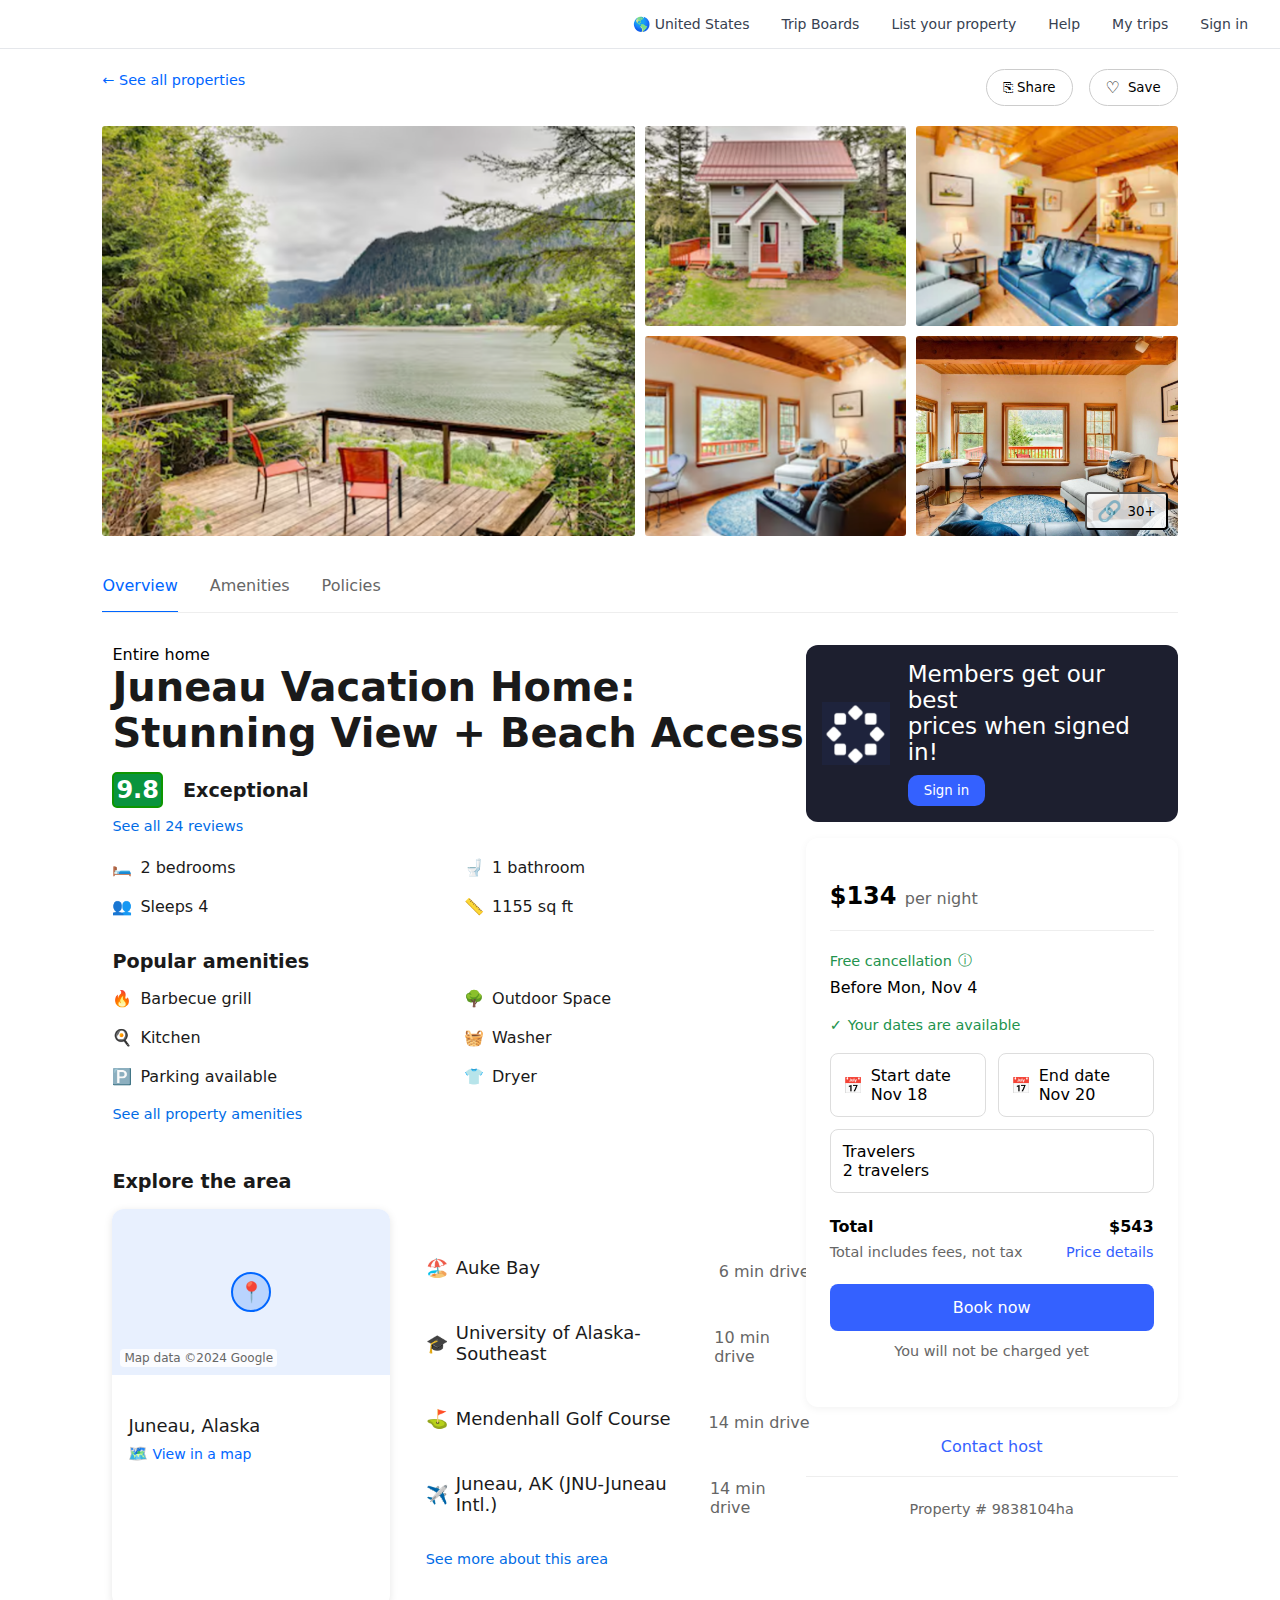
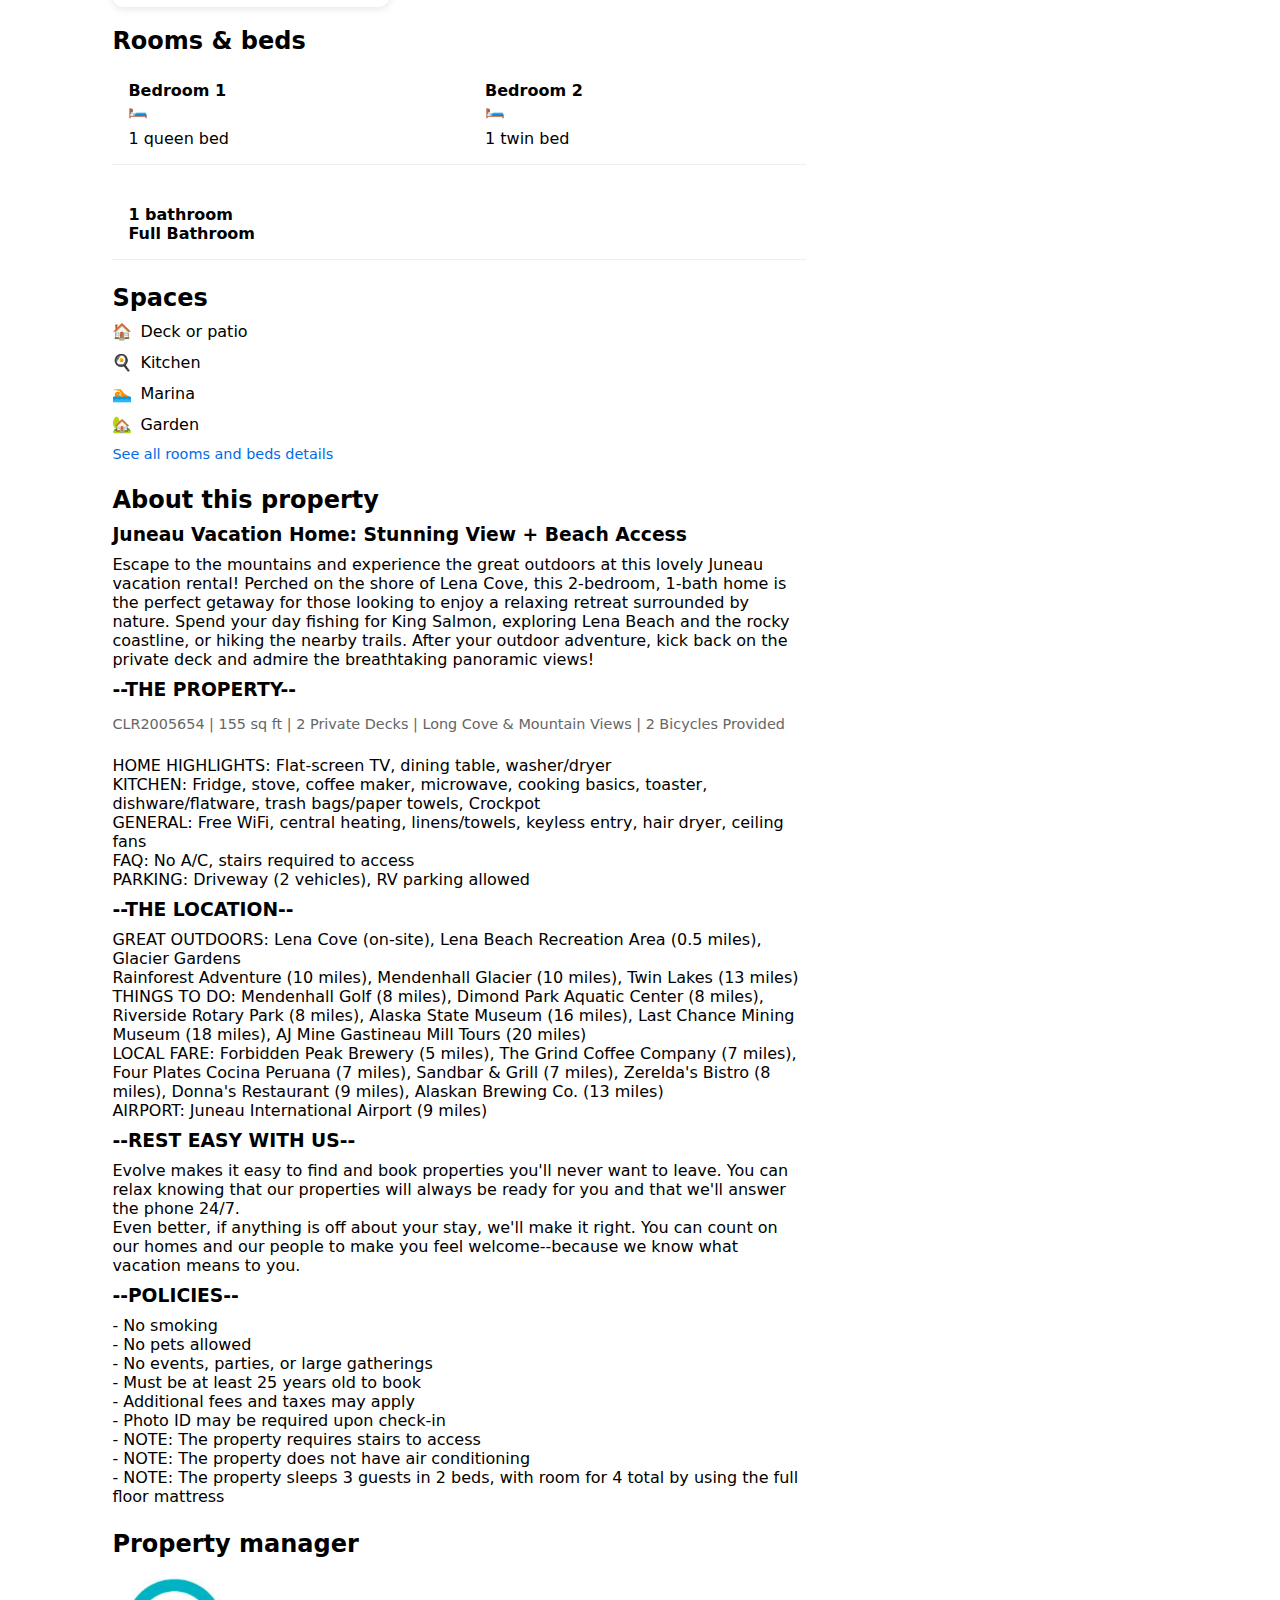
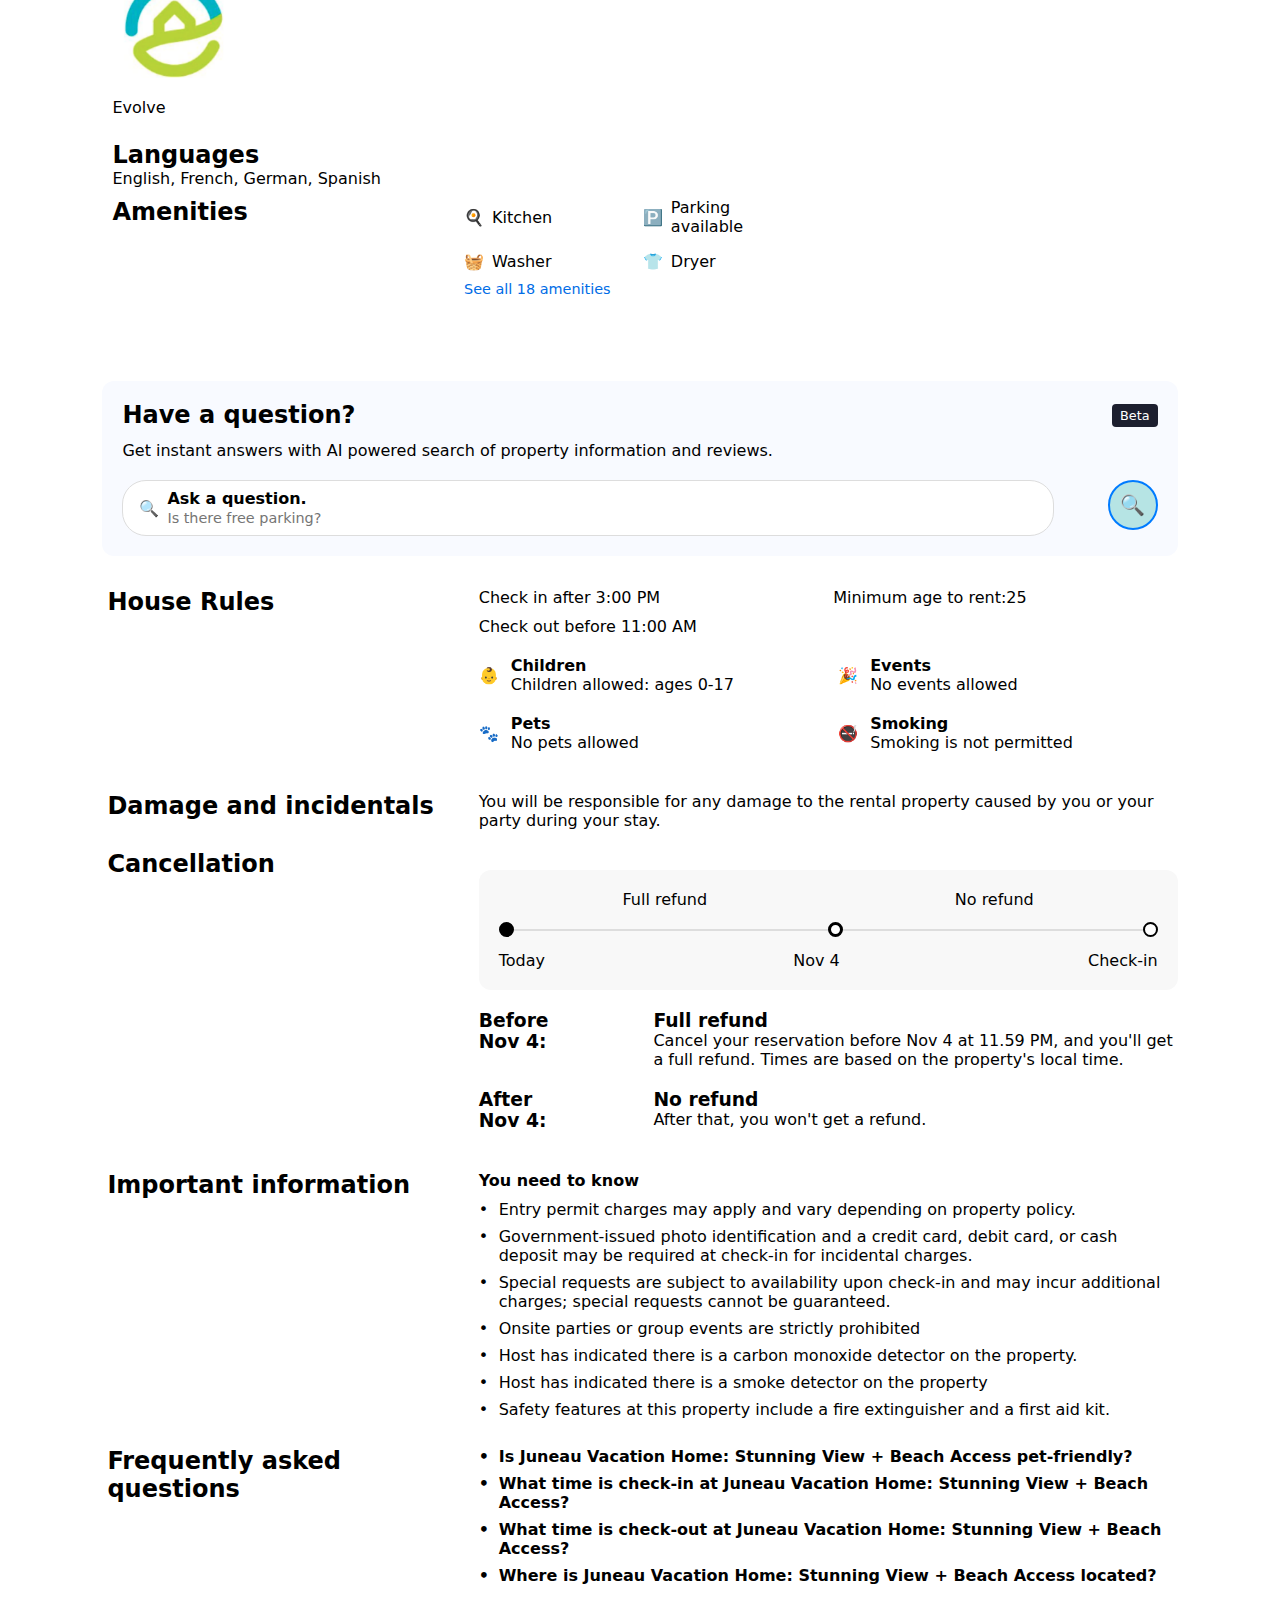
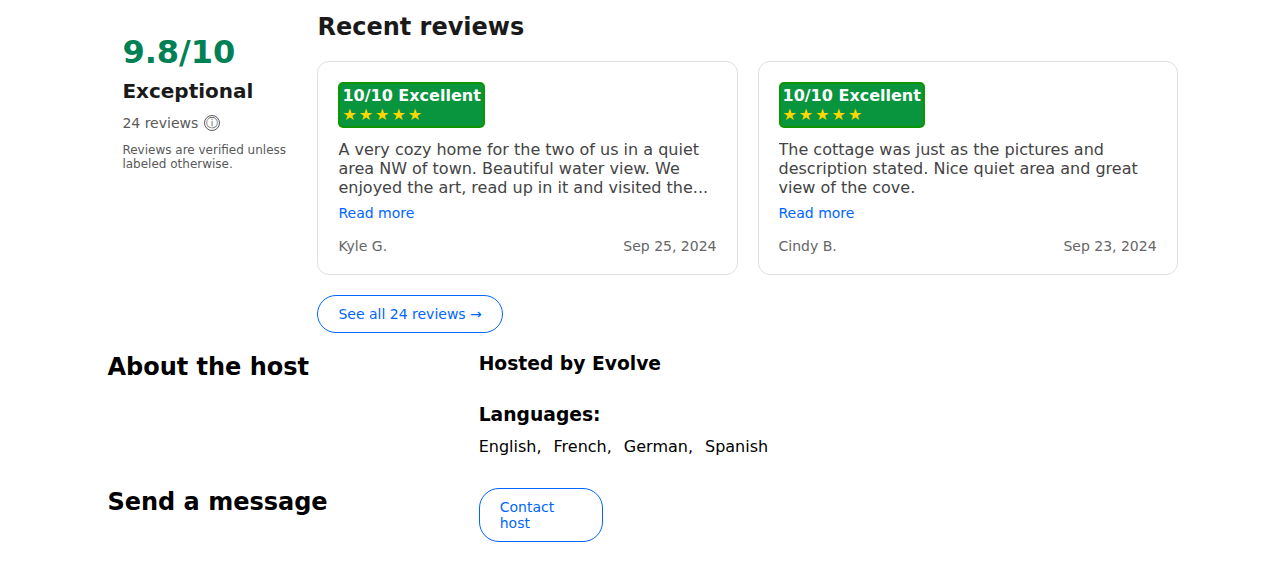
==== index.html @ b04d4e0e "travelers section position" ====
<!DOCTYPE html>
<html lang="en">

<head>
  <meta charset="UTF-8" />
  <meta name="viewport" content="width=device-width, initial-scale=1.0" />
  <title>Responsive Navigation</title>
  <link rel="stylesheet" href="https://cdnjs.cloudflare.com/ajax/libs/font-awesome/6.0.0-beta3/css/all.min.css" />
  <link rel="stylesheet" href="style.css" />
</head>

<body>
  <nav class="nav">
    <div class="mobile-header">
      <a href="#" class="user-icon">👤</a>
    </div>

    <a href="#" id="openModalBtn" class="nav-item">🌎 United States</a>
    <a href="#" class="nav-item">Trip Boards</a>
    <a href="#" class="nav-item">List your property</a>
    <a href="#" class="nav-item">Help</a>
    <a href="#" class="nav-item">My trips</a>
    <a href="#" class="nav-item">Sign in</a>
  </nav>
  <!-- modal -->
  <div id="myModal" class="modal">
    <div class="modal-content">
      <div class="modal-header">
        <span class="close-modal-btn">&times;</span>
        <h2 class="modal-title">Display settings</h2>
      </div>

      <div class="warning-message">
        <div style="display: flex; justify-content: flex-start; padding:0 2px; gap:20px;">
          <span>⚠️</span>
          <h4>Changing your region could change your rewards program</h4>
        </div>
      </div>

      <div style="margin-bottom: 20px;">
        <p>To stay with your current rewards program keep your region the same. One Key is currently only available in
          select regions.</p>
      </div>

      <form>
        <div class="form-group">
          <div class="form-dropdown">
            <button type="button" class="form-dropdown-button" id="regionButton">
              <div>
                <p id="selectedRegion">Select a region</p>
                <!-- <p>Portugal</p> -->
              </div>
              <span class="form-dropdown-arrow"></span>
            </button>
            <div class="form-dropdown-options" id="regionOptions">
              <!-- <div class="form-dropdown-option">Portugal</div> -->
            </div>
          </div>
        </div>

        <div class="form-group">
          <div class="form-dropdown">
            <button type="button" class="form-dropdown-button">
              <div>
                <p class="selectedCurrency">Currency</p>
                <!-- <p>EUR</p> -->
              </div>
              <span class="form-dropdown-arrow"></span>
            </button>
            <div class="form-dropdown-options" id="currencyOptions">
              <!-- <div class="form-dropdown-option">EUR</div> -->
            </div>
          </div>
        </div>

        <button type="submit" class="save-button">Save</button>
      </form>
    </div>
  </div>

  <main class="container">
    <!-- for Desktop  -->
    <section class="desktop-gallery-controls">
      <a href="#" class="back-link"> ← See all properties </a>
      <div class="actions">
        <button class="btn">⎘ Share</button>
        <button id="heartButton" class="heart-button btn">
          <span class="heart-icon">♡</span>
          <p>Save</p>
        </button>
      </div>
    </section>

    <section class="desktop-image-gallery-section">
      <div class="image-grid">
        <img src="assets/1.png" alt="outside view of home" class="main-image" />
        <img src="assets/2.png" alt="Living room" class="image-2" />
        <img src="assets/3.png" alt="Door lock" class="image-3" />
        <img src="assets/4.png" alt="Dining area" class="image-4" />
        <div class="last-image">
          <img src="assets/5.png" alt="Living room" />
          <button id="openSlideshowModalBtn" class="icon-text">
            <span class="icon">&#128279;</span>
            <span class="text">30+</span>
          </button>

          <!-- Modal structure -->
          <div id="openSlideshowModal" class="slide-show-modal">
            <div>
              <div class="cross-sign-slide-show-modal" onclick="closeModal()">×</div>
              <div class="slideshow-container">
                <!-- Slides -->
                <div style="height: 400px; width: 800px;">
                  <div class="mySlides fade">
                    <img src="assets/1.png" style="width:100%;height: 80%">
                  </div>
                  <div class="mySlides fade">
                    <img src="assets/2.png" style="width:100%;height: 80%">
                  </div>
                  <div class="mySlides fade">
                    <img src="assets/3.png" style="width:100%;height: 80%">
                  </div>
                  <div class="mySlides fade">
                    <img src="assets/4.png" style="width:100%;height: 80%">
                  </div>
                </div>
                <!-- Next and previous buttons below the image -->
                <div style="margin-top: 100px;" class="navigation-buttons">
                  <button class="image-prev-btn" onclick="plusSlides(-1)">❮ Previous</button>
                  <button class="image-next-btn" onclick="plusSlides(1)">Next ❯</button>
                </div>
              </div>


              <div style="display: flex; justify-content: space-between;">
                <h4 style="color: white;">Juneau Vacation Rental | 2BR | 1BA | 1,115Sq Ft | Stairs Required</h4>
                <h3 style="color: white;">1/31</h3>
              </div>
            </div>
          </div>
        </div>
      </div>
    </section>

    <!-- for Mobile -->
    <div class="mobile-gallery-container">
      <a href="#" class="mobile-back-link">
        <span>←</span>
        View all properties
      </a>

      <div class="mobile-gallery-controls">
        <button class="mobile-control-button" aria-label="Share">↗</button>
        <button id="heartButtonMobile" class="mobile-control-button">
          <span class="heart-icon">♡</span>
        </button>
      </div>

      <div class="mobile-image-gallery-section">
        <div>
          <img src="assets/2.png" alt="Property interior" class="mobile-gallery-image-1" />
        </div>
        <div class="mobile-image-wrapper">
          <img src="assets/3.png" alt="Property interior" class="mobile-gallery-image-2" />
        </div>
      </div>

      <div class="mobile-dot-navigation">
        <div class="mobile-dot"></div>
        <div class="mobile-dot"></div>
        <div class="mobile-dot mobile-dot-active"></div>
        <div class="mobile-dot"></div>
        <div class="mobile-dot"></div>
      </div>
      <div class="mobile-image-counter">📷 31</div>
    </div>



    <section class="tabs">
      <a href="#" class="tab active">Overview</a>
      <a href="#" class="tab">Amenities</a>
      <a href="#" class="tab">Policies</a>
    </section>

    <section class="sub-container">
      <div class="entire-home-container">
        <p>Entire home</p>
        <h1 style="font-size: 2.5rem; color: #1a1a1a; margin-bottom: 16px">
          Juneau Vacation Home: Stunning View + Beach Access
        </h1>

        <div style="display: flex; align-items: center;margin-bottom: 10px;">
          <h2 class="rating">9.8</h2>
          <h2 style="font-size: 1.2rem; color: #1a1a1a; margin-left: 20px;">Exceptional</h2>
        </div>

        <a href="#" class="see-all-link">See all 24 reviews</a>

        <div class="basic-info">
          <div class="info-item">
            <span>🛏️</span>
            <span>2 bedrooms</span>
          </div>
          <div class="info-item">
            <span>🚽</span>
            <span>1 bathroom</span>
          </div>
          <div class="info-item">
            <span>👥</span>
            <span>Sleeps 4</span>
          </div>
          <div class="info-item">
            <span>📏</span>
            <span>1155 sq ft</span>
          </div>
        </div>

        <h2 class="section-title">Popular amenities</h2>

        <div class="amenities">
          <div class="amenity">
            <span>🔥</span>
            <span>Barbecue grill</span>
          </div>
          <div class="amenity">
            <span>🌳</span>
            <span>Outdoor Space</span>
          </div>
          <div class="amenity">
            <span>🍳</span>
            <span>Kitchen</span>
          </div>
          <div class="amenity">
            <span>🧺</span>
            <span>Washer</span>
          </div>
          <div class="amenity">
            <span>🅿️</span>
            <span>Parking available</span>
          </div>
          <div class="amenity">
            <span>👕</span>
            <span>Dryer</span>
          </div>
          <a href="#" class="see-all-link">See all property amenities</a>
        </div>

        <div class="explore-title-section">
          <h2 class="section-title">Explore the area</h2>
          <div class="explore-title-section-book-now">
            <a href="#" style="width: 124px;background-color: blue;color: white;" class="see-all ">boock Now</a>
          </div>

        </div>


        <div class="explore-the-area-container">
          <div class="location-card">
            <div class="map-container">
              <iframe class="gmap_iframe"
                src="https://maps.google.com/maps?width=600&amp;height=400&amp;hl=en&amp;q=Juneau, Alaska&amp;t=&amp;z=14&amp;ie=UTF8&amp;iwloc=B&amp;output=embed"
                frameborder="0" scrolling="no" marginheight="0" marginwidth="0"></iframe>
              <div class="map-pin"></div>
              <div class="map-watermark">Map data ©2024 Google</div>
            </div>
            <div class="location-info">
              <h2 class="location-name">Juneau, Alaska</h2>
              <a href="#" class="view-map-link">
                <span class="map-icon">🗺️</span>
                View in a map
              </a>
            </div>
          </div>

          <div class="location-info">
            <div class="location-item">
              <div class="location-name">
                <span>🏖️</span>
                <span>Auke Bay</span>
              </div>
              <div class="drive-time">6 min drive</div>
            </div>
            <div class="location-item">
              <div class="location-name">
                <span>🎓</span>
                <span>University of Alaska-Southeast</span>
              </div>
              <div class="drive-time">10 min drive</div>
            </div>
            <div class="location-item">
              <div class="location-name">
                <span>⛳</span>
                <span>Mendenhall Golf Course</span>
              </div>
              <div class="drive-time">14 min drive</div>
            </div>
            <div class="location-item">
              <div class="location-name">
                <span>✈️</span>
                <span>Juneau, AK (JNU-Juneau Intl.)</span>
              </div>
              <div class="drive-time">14 min drive</div>
            </div>
            <a href="#" class="see-all-link">See more about this area</a>
          </div>
        </div>
        <!-- mobile-widget-container -->
        <div class="mobile-widget-container">
          <div class="widget-container">
            <div class="member-banner">
              <!-- <span class="loading-icon">◈</span> -->
              <img src="assets/7.png" alt="" class="loading-icon">
              <div>
                <div style="margin-bottom: 10px">
                  <p style="font-size: 23px">
                    Members get our best <br />
                    prices when signed in!
                  </p>
                </div>
                <button class="sign-in-btn">Sign in</button>
              </div>
            </div>

            <div class="booking-card">
              <div class="price">$134 <span>per night</span></div>
              <div style="border-bottom: 1px solid #eee; margin: 20px 0"></div>

              <div class="cancellation">
                <span>Free cancellation</span>
                <span>ⓘ</span>
              </div>
              <p>Before Mon, Nov 4</p>

              <div style="margin: 20px 0" class="dates-available">
                <span>✓</span>
                <span>Your dates are available</span>
              </div>

              <div class="date-inputs">
                <div class="date-input">
                  <span>📅</span>
                  <div>
                    <div>Start date</div>
                    <div>Nov 18</div>
                  </div>
                </div>
                <div class="date-input">
                  <span>📅</span>
                  <div>
                    <div>End date</div>
                    <div>Nov 20</div>
                  </div>
                </div>
              </div>

              <div class="travelers-input">
                <div>Travelers</div>
                <div>2 travelers</div>
              </div>

              <div class="total-section">
                <span>Total</span>
                <span>$543</span>
              </div>

              <div class="fees-note">
                <span>Total includes fees, not tax</span>
                <a href="#">Price details</a>
              </div>

              <button class="book-btn">Book now</button>

              <div class="no-charge-note">You will not be charged yet</div>
            </div>

            <div class="contact-host">
              <a href="#">Contact host</a>
            </div>
            <div style="border-bottom: 1px solid #eee; margin: 20px 0"></div>
            <div class="property-id">Property # 9838104ha</div>
          </div>
        </div>
        <section>
          <h2 style="margin-bottom: 10px">Rooms & beds</h2>
          <div class="rooms-grid">
            <div class="room">
              <p style="font-weight: bold">Bedroom 1</p>
              <p>🛏️</p>
              <p style="margin-top: 10px">1 queen bed</p>
            </div>
            <div class="room">
              <p style="font-weight: bold">Bedroom 2</p>
              <p>🛏️</p>
              <p style="margin-top: 10px">1 twin bed</p>
            </div>
          </div>
          <div class="room" style="border-bottom: 1px solid #eee; margin-bottom: 24px">
            <p style="font-weight: bold">1 bathroom</p>
            <p style="font-weight: bold">Full Bathroom</p>
          </div>
        </section>

        <section style="">
          <h2 style="margin-bottom: 10px">Spaces</h2>
          <ul class="spaces-list">
            <li class="space-item">
              <span>🏠</span>
              <span>Deck or patio</span>
            </li>
            <li class="space-item">
              <span>🍳</span>
              <span>Kitchen</span>
            </li>
            <li class="space-item">
              <span>🏊</span>
              <span>Marina</span>
            </li>
            <li class="space-item">
              <span>🏡</span>
              <span>Garden</span>
            </li>
          </ul>
          <a href="#" class="see-all-link">See all rooms and beds details</a>
        </section>

        <section>
          <h2 style="margin-bottom: 10px">About this property</h2>
          <div class="property-description">
            <h3 style="margin-bottom: 10px">
              Juneau Vacation Home: Stunning View + Beach Access
            </h3>
            <p style="margin-bottom: 10px">
              Escape to the mountains and experience the great outdoors at
              this lovely Juneau vacation rental! Perched on the shore of Lena
              Cove, this 2-bedroom, 1-bath home is the perfect getaway for
              those looking to enjoy a relaxing retreat surrounded by nature.
              Spend your day fishing for King Salmon, exploring Lena Beach and
              the rocky coastline, or hiking the nearby trails. After your
              outdoor adventure, kick back on the private deck and admire the
              breathtaking panoramic views!
            </p>
            <h3 style="margin-bottom: 10px">--THE PROPERTY--</h3>
            <div class="reference-number">
              CLR2005654 | 155 sq ft | 2 Private Decks | Long Cove & Mountain
              Views | 2 Bicycles Provided
            </div>
          </div>

          <div style="margin-bottom: 10px">
            <p>
              HOME HIGHLIGHTS: Flat-screen TV, dining table, washer/dryer
              <br />
              KITCHEN: Fridge, stove, coffee maker, microwave, cooking basics,
              toaster, dishware/flatware, trash bags/paper towels, Crockpot
              <br />
              GENERAL: Free WiFi, central heating, linens/towels, keyless
              entry, hair dryer, ceiling fans <br />
              FAQ: No A/C, stairs required to access <br />
              PARKING: Driveway (2 vehicles), RV parking allowed
            </p>
          </div>
          <div style="margin-bottom: 10px">
            <h3 style="margin-bottom: 10px">--THE LOCATION--</h3>
            <p>
              GREAT OUTDOORS: Lena Cove (on-site), Lena Beach Recreation Area
              (0.5 miles), Glacier Gardens <br />
              Rainforest Adventure (10 miles), Mendenhall Glacier (10 miles),
              Twin Lakes (13 miles) <br />
              THINGS TO DO: Mendenhall Golf (8 miles), Dimond Park Aquatic
              Center (8 miles), Riverside Rotary Park (8 miles), Alaska State
              Museum (16 miles), Last Chance Mining Museum (18 miles), AJ Mine
              Gastineau Mill Tours (20 miles) <br />
              LOCAL FARE: Forbidden Peak Brewery (5 miles), The Grind Coffee
              Company (7 miles), Four Plates Cocina Peruana (7 miles), Sandbar
              & Grill (7 miles), Zerelda's Bistro (8 miles), Donna's
              Restaurant (9 miles), Alaskan Brewing Co. (13 miles) <br />
              AIRPORT: Juneau International Airport (9 miles)
            </p>
          </div>
          <div style="margin-bottom: 10px">
            <h3 style="margin-bottom: 10px">--REST EASY WITH US--</h3>
            <p>
              Evolve makes it easy to find and book properties you'll never
              want to leave. You can relax knowing that our properties will
              always be ready for you and that we'll answer the phone 24/7.
              <br />
              Even better, if anything is off about your stay, we'll make it
              right. You can count on our homes and our people to make you
              feel welcome--because we know what vacation means to you.
            </p>
          </div>

          <div style="margin-bottom: 10px">
            <h3 style="margin-bottom: 10px">--POLICIES--</h3>
            <p>
              - No smoking <br />
              - No pets allowed <br />
              - No events, parties, or large gatherings <br />
              - Must be at least 25 years old to book <br />
              - Additional fees and taxes may apply <br />
              - Photo ID may be required upon check-in <br />
              - NOTE: The property requires stairs to access <br />
              - NOTE: The property does not have air conditioning <br />
              - NOTE: The property sleeps 3 guests in 2 beds, with room for 4
              total by using the full floor mattress
            </p>
          </div>
        </section>

        <section class="manager-section">
          <h2 style="margin-bottom: 10px">Property manager</h2>
          <img src="assets/6.png" alt="" class="manager-icon">
          <p style="margin-bottom: 10px">Evolve</p>
        </section>

        <section class="languages">
          <h2>Languages</h2>
          <ul class="language-list">
            <li>English,</li>
            <li>French,</li>
            <li>German,</li>
            <li>Spanish</li>
          </ul>
        </section>

        <section style="display: grid; grid-template-columns: 1fr 1fr; gap: 10px">
          <h2 style="margin-bottom: 10px">Amenities</h2>
          <div>
            <div class="amenities-grid">
              <div class="amenity-item">
                <span>🍳</span>
                <span>Kitchen</span>
              </div>
              <div class="amenity-item">
                <span>🅿️</span>
                <span>Parking available</span>
              </div>
              <div class="amenity-item">
                <span>🧺</span>
                <span>Washer</span>
              </div>
              <div class="amenity-item">
                <span>👕</span>
                <span>Dryer</span>
              </div>
            </div>
            <a href="#" class="see-all-link">See all 18 amenities</a>
          </div>
        </section>
      </div>

      <div class="desktop-widget-container">
        <div class="widget-container">
          <div class="member-banner">
            <!-- <span class="loading-icon">◈</span> -->
            <img src="assets/7.png" alt="" class="loading-icon">
            <div>
              <div style="margin-bottom: 10px">
                <p style="font-size: 23px">
                  Members get our best <br />
                  prices when signed in!
                </p>
              </div>
              <button class="sign-in-btn">Sign in</button>
            </div>
          </div>

          <div class="booking-card">
            <div class="price">$134 <span>per night</span></div>
            <div style="border-bottom: 1px solid #eee; margin: 20px 0"></div>

            <div class="cancellation">
              <span>Free cancellation</span>
              <span>ⓘ</span>
            </div>
            <p>Before Mon, Nov 4</p>

            <div style="margin: 20px 0" class="dates-available">
              <span>✓</span>
              <span>Your dates are available</span>
            </div>

            <div class="date-inputs">
              <div class="date-input">
                <span>📅</span>
                <div>
                  <div>Start date</div>
                  <div>Nov 18</div>
                </div>
              </div>
              <div class="date-input">
                <span>📅</span>
                <div>
                  <div>End date</div>
                  <div>Nov 20</div>
                </div>
              </div>
            </div>

            <div class="travelers-input travelers-section-position-relative">
              <div>Travelers</div>
              <div>2 travelers</div>
            </div>

            <!-- -travelers-section-position -->
            <div class="travelers-count-section-absolute">
              <div class="travelers-form">
                <h4>Travelers</h4>
                <div class="row">
                  <label for="adults">Adults:</label>
                  <button class="decrement-button" disabled>-</button>
                  <span id="adult-count">2</span>
                  <button class="increment-button">+</button>
                </div>
                <div class="row">
                  <label for="children">Children (Ages 0-17):</label>
                  <button class="decrement-button" disabled>-</button>
                  <span id="children-count">2</span>
                  <button class="increment-button">+</button>
                </div>
                <div class="row">
                  <input type="checkbox" id="pets" name="pets">
                  <label for="pets">I am traveling with pets</label>
                </div>
                <button type="submit" class="done-button">Done</button>
              </div>
            </div>
            <!-- ------------------------------------------------------ -->

            <div class="total-section">
              <span>Total</span>
              <span>$543</span>
            </div>

            <div class="fees-note">
              <span>Total includes fees, not tax</span>
              <a href="#">Price details</a>
            </div>

            <button class="book-btn">Book now</button>

            <div class="no-charge-note">You will not be charged yet</div>
          </div>

          <div class="contact-host">
            <a href="#">Contact host</a>
          </div>
          <div style="border-bottom: 1px solid #eee; margin: 20px 0"></div>
          <div class="property-id">Property # 9838104ha</div>
        </div>
      </div>

    </section>

    <div>
      <div class="search-section">
        <div class="search-title">
          <h2>Have a question?</h2>
          <span class="beta-tag">Beta</span>
        </div>
        <p style="margin-bottom: 20px">
          Get instant answers with AI powered search of property information
          and reviews.
        </p>

        <div class="search-option">
          <div class="search-bar">
            <span style="margin-top: 10px;">🔍</span>
            <div>
              <h4>Ask a question.</h4>
              <input type="text" class="search-input" placeholder="Is there free parking?" />
            </div>
          </div>
          <button class="search-button">🔍</button>
        </div>
      </div>
      <!-- House Rules -->
      <section class="common-section-1">
        <h2 class="common-section-1-header">House Rules</h2>
        <div>
          <div style="
                display: grid;
                grid-template-columns: repeat(2, 1fr);
                grid-gap: 10px;
              ">
            <div>Check in after 3:00 PM</div>
            <div>Minimum age to rent:25</div>
            <div>Check out before 11:00 AM</div>
          </div>

          <div class="rules-grid">
            <div class="rule-item">
              <span>👶</span>
              <div>
                <strong>Children</strong>
                <div>Children allowed: ages 0-17</div>
              </div>
            </div>
            <div class="rule-item">
              <span>🎉</span>
              <div>
                <strong>Events</strong>
                <div>No events allowed</div>
              </div>
            </div>
            <div class="rule-item">
              <span>🐾</span>
              <div>
                <strong>Pets</strong>
                <div>No pets allowed</div>
              </div>
            </div>
            <div class="rule-item">
              <span>🚭</span>
              <div>
                <strong>Smoking</strong>
                <div>Smoking is not permitted</div>
              </div>
            </div>
          </div>
        </div>
      </section>
      <!-- Damage and incidentals -->
      <section class="common-section-1">
        <h2 class="common-section-1-header">Damage and incidentals</h2>
        <p>
          You will be responsible for any damage to the rental property caused
          by you or your party during your stay.
        </p>
      </section>
      <!-- Cancellation -->
      <section class="common-section-1">

        <h2 class="common-section-1-header">Cancellation</h2>
        <div>
          <!-- desktop-timeline -->
          <div class="desktop-timeline">
            <div class="timeline">
              <div class="timeline-header">
                <span>Full refund</span>
                <span>No refund</span>
              </div>
              <div class="timeline-line">
                <span class="timeline-dot dot-start"></span>
                <span class="timeline-dot dot-middle"></span>
                <span class="timeline-dot dot-end"></span>
              </div>
              <div class="timeline-date">
                <p>Today</p>
                <p>Nov 4</p>
                <p>Check-in</p>
              </div>
            </div>
          </div>
          <!-- mobile-timeline-view -->
          <div class="mobile-timeline-view">
            <div class="mobile-timeline">
              <div class="mobile-timeline-item">
                <div class="mobile-timeline-dot mobile-dot-start"></div>
                <div class="mobile-timeline-date">
                  <p class="mobile-timeline-date-today">Today</p>
                </div>
                <p class="mobile-refund-text">Full refund</p>

              </div>

              <div class="mobile-timeline-item">
                <div class="mobile-timeline-dot mobile-dot-middle"></div>
                <p class="mobile-timeline-date">Nov 4</p>
                <p class="mobile-refund-text">No refund</p>

              </div>

              <div class="mobile-timeline-item">
                <div class="mobile-timeline-dot mobile-dot-end"></div>
                <div class="mobile-timeline-date">
                  <p class="mobile-timeline-date-check-in">Check-in</p>
                </div>
              </div>
            </div>
          </div>
          <div class="refund-section">
            <h3>Before <br /> Nov 4:</h3>
            <div>
              <h3>Full refund</h3>
              <p>Cancel your reservation before Nov 4 at 11.59 PM, and you'll get a full refund. Times are based on the
                property's local time.</p>
            </div>
          </div>
          <div class="refund-section">
            <h3>After <br /> Nov 4:</h3>
            <div>
              <h3>No refund</h3>
              <p>After that, you won't get a refund.</p>
            </div>
          </div>
        </div>
      </section>

      <section class="common-section-1">
        <h2 class="common-section-1-header">Important information</h2>

        <div>
          <p style="font-weight: bold;margin-bottom: 10px;">You need to know</p>
          <ul class="important-list">
            <li>
              Entry permit charges may apply and vary depending on property
              policy.
            </li>
            <li>
              Government-issued photo identification and a credit card, debit
              card, or cash deposit may be required at check-in for incidental
              charges.
            </li>
            <li>
              Special requests are subject to availability upon check-in and
              may incur additional charges; special requests cannot be
              guaranteed.
            </li>
            <li>Onsite parties or group events are strictly prohibited</li>
            <li>
              Host has indicated there is a carbon monoxide detector on the
              property.
            </li>
            <li>
              Host has indicated there is a smoke detector on the property
            </li>
            <li>
              Safety features at this property include a fire extinguisher and
              a first aid kit.
            </li>
          </ul>
        </div>
      </section>

      <section class="common-section-1">
        <h2 class="common-section-1-header">Frequently asked <br /> questions</h2>

        <div>
          <ul class="important-list">
            <li style="font-weight: bold">
              Is Juneau Vacation Home: Stunning View + Beach Access pet-friendly?
            </li>
            <li style="font-weight: bold">
              What time is check-in at Juneau Vacation Home: Stunning View + Beach Access?
            </li>
            <li style="font-weight: bold">
              What time is check-out at Juneau Vacation Home: Stunning View + Beach Access?
            </li>
            <li style="font-weight: bold">Where is Juneau Vacation Home: Stunning View + Beach Access located?</li>
          </ul>
        </div>
      </section>

      <section class="rating-section">
        <div class="rating-container">
          <div class="rating-score">9.8/10</div>
          <div class="rating-label">Exceptional</div>
          <div class="review-count">
            24 reviews
            <span class="info-icon" title="Click for more information about our review system">ⓘ</span>
          </div>
          <div class="verification-note">
            Reviews are verified unless labeled otherwise.
          </div>
        </div>

        <section class="reviews-section">
          <h2 class="reviews-title">Recent reviews</h2>
          <div>
            <div class="reviews-grid">
              <article class="review-card">
                <div class="review-header">
                  <div class="rating">
                    10/10 Excellent
                    <div class="stars">★★★★★</div>
                  </div>
                </div>
                <div class="review-content">
                  <p class="review-text">
                    A very cozy home for the two of us in a quiet area NW of
                    town. Beautiful water view. We enjoyed the art, read up in
                    it and visited the...
                  </p>
                  <a href="#" class="read-more">Read more</a>
                </div>
                <div class="review-footer">
                  <div class="reviewer">Kyle G.</div>
                  <div class="date">Sep 25, 2024</div>
                </div>
              </article>

              <article class="review-card">
                <div class="review-header">
                  <div class="rating">
                    10/10 Excellent
                    <div class="stars">★★★★★</div>
                  </div>
                </div>
                <div class="review-content">
                  <p class="review-text">
                    The cottage was just as the pictures and description
                    stated. Nice quiet area and great view of the cove.
                  </p>
                  <a href="#" class="read-more">Read more</a>
                </div>
                <div class="review-footer">
                  <div class="reviewer">Cindy B.</div>
                  <div class="date">Sep 23, 2024</div>
                </div>
              </article>
            </div>
            <a href="#" class="see-all">See all 24 reviews →</a>
          </div>
        </section>
      </section>

      <section class="common-section-1">
        <h2 class="common-section-1-header">About the host</h2>
        <div>
          <h3 style="margin-bottom: 30px">Hosted by Evolve</h3>
          <h3>Languages:</h3>
          <ul class="languages-list">
            <li>English,</li>
            <li>French,</li>
            <li>German,</li>
            <li>Spanish</li>
          </ul>
        </div>
      </section>

      <section class="common-section-1">
        <h2 class="common-section-1-header">Send a message</h2>
        <a href="#" style="width: 124px" class="see-all">Contact host</a>
      </section>
    </div>
  </main>

  <script src="index.js"></script>
</body>

</html>
---- style.css ----
* {
  margin: 0;
  padding: 0;
  box-sizing: border-box;
  font-family: system-ui, -apple-system, BlinkMacSystemFont, 'Segoe UI', Roboto,
    sans-serif;
}
.nav {
  display: flex;
  justify-content: flex-end;
  align-items: center;
  padding: 1rem 2rem;
  gap: 2rem;
  border-bottom: 1px solid #e5e7eb;
  background-color: white;
}

.nav-item {
  color: #374151;
  text-decoration: none;
  font-size: 0.875rem;
  white-space: nowrap;
}

.nav-item:hover {
  color: #111827;
}

.location {
  margin-right: auto;
  display: flex;
  align-items: center;
  gap: 0.5rem;
}

.globe-icon {
  color: #6b7280;
}

.mobile-menu {
  display: none;
}

.user-icon {
  display: none;
}

.container {
  margin: 0 8%;
}

.back-link {
  display: flex;
  align-items: center;
  gap: 0.5rem;
  color: #0066ff;
  text-decoration: none;
  margin-bottom: 1rem;
  font-size: 0.9rem;
}

.actions {
  display: flex;
  gap: 1rem;
}

.btn {
  padding: 0.5rem 1rem;
  border-radius: 20px;
  border: 1px solid #ccc;
  background: white;
  cursor: pointer;
  display: flex;
  align-items: center;
  gap: 0.5rem;
}

.image-grid {
  display: grid;
  grid-template-columns: repeat(4, 1fr);
  gap: 10px;
  margin: 20px 0;
}

.desktop-gallery-controls{
  margin-top: 20px;
  display: flex;
  justify-content: space-between;
  align-items: center;
}
.mobile-gallery-container{
  display: none;
}

@media (max-width: 768px) {
  .desktop-gallery-controls{
    display: none;
  }
  .desktop-image-gallery-section{
    display: none;
  }
  .mobile-gallery-container {
    display: block; 
  }
  .mobile-image-gallery-section{
    display: grid;
    grid-template-columns: 40% 60%;
    margin: 20px 0;
    height: 450px;
}

.mobile-gallery-container {
    position: relative;
    max-width: 800px;
    margin: 0 auto;
    overflow: hidden;
    border-radius: 12px;
}

.mobile-back-link {
    position: absolute;
    top: 20px;
    left: 20px;
    z-index: 10;
    color: #0066ff;
    text-decoration: none;
    display: flex;
    align-items: center;
    gap: 4px;
    background: rgba(255, 255, 255, 0.9);
    padding: 8px 12px;
    border-radius: 20px;
    font-size: 14px;
}

.mobile-gallery-controls {
    position: absolute;
    top: 20px;
    right: 20px;
    display: flex;
    gap: 12px;
    z-index: 10;
}

.mobile-control-button {
    width: 40px;
    height: 40px;
    border-radius: 50%;
    background: white;
    border: none;
    cursor: pointer;
    display: flex;
    align-items: center;
    justify-content: center;
    box-shadow: 0 2px 8px rgba(0,0,0,0.1);
    transition: transform 0.2s;
}

.mobile-control-button:hover {
    transform: scale(1.05);
}
.mobile-gallery-image-1 {
    top: 0;
    right: 0;
    width: 100%; /* Ensure the image takes the full width of its container */
    height: 100%; /* Ensure the image takes the full height of its container */
    object-fit: cover; /* Ensures the image covers the container */
    object-position: right top; /* Focuses on the top-right corner of the image */
}

.mobile-image-wrapper {
    position: relative;
    width: 100%;
    padding-top: 66.67%; /* 3:2 Aspect Ratio */
}
.mobile-gallery-image-2 {
    position: absolute;
    top: 0;
    left: 0;
    width: 100%;
    height: 100%;
    object-fit: cover;
}

.mobile-image-counter {
    position: absolute;
    bottom: 45px;
    right: 20px;
    background: rgba(0, 0, 0, 0.7);
    color: white;
    padding: 6px 12px;
    border-radius: 20px;
    font-size: 14px;
    display: flex;
    align-items: center;
    gap: 4px;
}

.mobile-dot-navigation {
    position: absolute;
    bottom: 50px;
    left: 50%;
    transform: translateX(-50%);
    display: flex;
    gap: 8px;
}

.mobile-dot {
    width: 8px;
    height: 8px;
    border-radius: 50%;
    background: rgba(255, 255, 255, 0.5);
    cursor: pointer;
}

.mobile-dot.mobile-dot-active {
    background: white;
    font-size: 20px;
}
}

.image-grid img {
  width: 100%;
  height: 200px;
  object-fit: cover;
  border-radius: 3px;
}

.main-image {
  grid-column: span 2;
  grid-row: span 2;
  height: 410px !important;
}

.last-image {
  position: relative;
}

.icon-text {
  position: absolute;
  bottom: 10px;
  right: 10px;
  background-color: rgba(255, 255, 255, 0.8);
  padding: 5px 10px;
  border-radius: 4px;
  display: flex;
  align-items: center;
  gap: 5px;
}

.icon {
  font-size: 20px;
}

@media (max-width: 768px) {
  .nav {
    justify-content: space-between;
    padding: 1rem;
  }

  .nav-item {
    display: none;
  }

  .location {
    margin-right: 0;
  }

  .mobile-menu {
    display: block;
    background: none;
    border: none;
    font-size: 1.5rem;
    cursor: pointer;
    padding: 0.5rem;
  }

  .user-icon {
    display: block;
    font-size: 1.5rem;
    text-decoration: none;
  }

  /* Mobile menu when opened */
  .mobile-header {
    display: flex;
    justify-content: flex-end;
    align-items: center;
    width: 100%;
  }
}

/* tab section*/
.tabs {
  display: flex;
  gap: 2rem;
  margin-bottom: 2rem;
  border-bottom: 1px solid #eee;
}

.tab {
  padding: 1rem 0;
  color: #666;
  text-decoration: none;
  position: relative;
}

.tab.active {
  color: #0066ff;
  border-bottom: 1px solid #0066ff;
}

.sub-container {
  display: flex;
  justify-content: space-between;
  padding-left: 10px;
  margin-bottom: 60px;
}
.entire-home-container{
    width: 70%;
}
@media (max-width: 768px) {
    .sub-container{
        display: block;
    }
    .entire-home-container{
        width: 100%;
    }
}
.listing-type {
  padding: 20px;
  width: 65%;
  margin: 0 auto;
}

.reviews {
  color: #1a1a1a;
  text-decoration: none;
  font-size: 0.9rem;
  margin-bottom: 24px;
  display: block;
}

.reviews:hover {
  text-decoration: underline;
}

.basic-info {
  display: grid;
  grid-template-columns: repeat(2, 1fr);
  gap: 10px;
}

.info-item {
  display: flex;
  align-items: center;
  gap: 8px;
  color: #1a1a1a;
  margin-bottom: 10px;
}

.section-title {
  font-size: 1.2rem;
  color: #1a1a1a;
  margin: 24px 0 16px;
}

.amenities {
  display: grid;
  grid-template-columns: repeat(2, 1fr);
  gap: 10px;
}

.amenity {
  display: flex;
  align-items: center;
  gap: 8px;
  color: #1a1a1a;
  margin-bottom: 10px;
}

.see-all-link {
  color: #006ce6;
  text-decoration: none;
  font-size: 0.9rem;
  display: block;
  margin-bottom: 24px;
}

.see-all-link:hover {
  text-decoration: underline;
}

.location-info {
  margin-top: 24px;
}

.location-item {
  display: flex;
  align-items: center;
  justify-content: space-between;
  padding: 8px 0;
  margin-bottom: 20px;
}

.location-item:last-child {
  border-bottom: none;
}

.location-name {
  display: flex;
  align-items: center;
  gap: 8px;
}

.drive-time {
  color: #666;
}

.explore-the-area-container{
  display: grid;
  grid-template-columns: 40% 60%;
  gap: 20px;
  margin-bottom: 20px;
}
@media (max-width: 768px) {
    .explore-the-area-container{
        display: block;
    }
}

.location-card {
    max-width: 400px;
    background: white;
    border-radius: 12px;
    overflow: hidden;
    box-shadow: 0 2px 8px rgba(0,0,0,0.1);
}

.map-container {
    position: relative;
    width: 100%;
    padding-top: 60%; /* 16:9 Aspect Ratio */
    background-color: #e8f0fe;
    overflow: hidden;
}

.gmap_iframe {
    position: absolute;
    top: 0;
    left: 0;
    width: 100%;
    height: 100%;
    border: none; /* Remove border for better aesthetics */
}

.location-info {
    padding: 16px;
}

.location-name {
    font-size: 18px;
    font-weight: 500;
    color: #1a1a1a;
    margin-bottom: 8px;
}

.view-map-link {
    display: flex;
    align-items: center;
    color: #0066ff;
    text-decoration: none;
    font-size: 14px;
    gap: 4px;
}

.view-map-link:hover {
    text-decoration: underline;
}

.map-icon {
    font-size: 16px;
}

@media (max-width: 768px) {
    .location-card {
        max-width: 100%;
    }

    .location-info {
        padding: 12px;
    }

    .location-name {
        font-size: 16px;
    }
}

/* Google Maps Watermark */
.map-watermark {
    position: absolute;
    bottom: 8px;
    left: 8px;
    font-size: 12px;
    color: #666;
    background: rgba(255, 255, 255, 0.8);
    padding: 2px 4px;
    border-radius: 4px;
}

/* Map Pin */
.map-pin {
    position: absolute;
    top: 50%;
    left: 50%;
    transform: translate(-50%, -50%);
    width: 40px;
    height: 40px;
    background: rgba(0, 102, 255, 0.2);
    border-radius: 50%;
    border: 2px solid #0066ff;
}

.map-pin::after {
    content: '📍';
    position: absolute;
    top: 50%;
    left: 50%;
    transform: translate(-50%, -50%);
    font-size: 20px;
}


.rooms-grid {
  display: grid;
  grid-template-columns: repeat(auto-fit, minmax(200px, 1fr));
  gap: 20px;
  margin-bottom: 24px;
  border-bottom: 1px solid #eee;
}

.room {
  padding: 16px;
}

.room-title {
  display: flex;
  align-items: center;
  gap: 8px;
  font-weight: 600;
  margin-bottom: 8px;
}

.spaces-list {
  list-style: none;
}

.space-item {
  display: flex;
  align-items: center;
  gap: 8px;
  margin-bottom: 12px;
}

.property-description {
  margin-bottom: 24px;
}

.details-list {
  list-style: none;
  margin: 16px 0;
}

.details-list li {
  margin-bottom: 8px;
  padding-left: 20px;
  position: relative;
}

.details-list li::before {
  content: '•';
  position: absolute;
  left: 8px;
}

.manager-section {
  gap: 16px;
  margin: 24px 0;
}

.manager-icon {
  font-size: 2rem;
  margin-bottom: 10px;
  width: 125px;
}

.languages {
  margin: 24px 0;
  margin-bottom: 10px;
}

.language-list {
  display: flex;
  gap: 5px;
  list-style: none;
}

.amenities-grid {
    display: grid;
    grid-template-columns: 1fr 1fr; 
    gap: 16px; 
    margin-bottom: 10px;
}

.amenity-item {
  display: flex;
  align-items: center;
  gap: 8px;
}

.reference-number {
  color: #666;
  font-size: 0.9rem;
  margin-top: 16px;
}

.widget-container {
  width: 100%;
  max-width: 400px;
}

.member-banner {
  background: #1d1f2f;
  color: white;
  padding: 16px;
  border-radius: 12px;
  display: flex;
  align-items: center;
  gap: 18px;
  margin-bottom: 16px;
}

.loading-icon {
  width: 20%;
  font-size: 1.5rem;
}

@keyframes spin {
  100% {
    transform: rotate(360deg);
  }
}

.sign-in-btn {
  background: #3461ff;
  color: white;
  border: none;
  padding: 8px 16px;
  border-radius: 10px;
  cursor: pointer;
  margin-left: auto;
}

.booking-card {
  background: white;
  border-radius: 12px;
  padding: 24px;
  box-shadow: 0 2px 8px rgba(0, 0, 0, 0.05);
}

.price {
  font-size: 1.5rem;
  font-weight: 600;
  margin: 20px 0;
}

.price span {
  font-size: 1rem;
  font-weight: normal;
  color: #666;
  margin-bottom: 10px;
}

.cancellation {
  color: #22934d;
  display: flex;
  align-items: center;
  gap: 6px;
  margin-bottom: 8px;
  font-size: 0.9rem;
}

.dates-available {
  color: #22934d;
  display: flex;
  align-items: center;
  gap: 6px;
  margin-bottom: 24px;
  font-size: 0.9rem;
}

.date-inputs {
  display: grid;
  grid-template-columns: 1fr 1fr;
  gap: 12px;
  margin-bottom: 12px;
}

.date-input {
  padding: 12px;
  border: 1px solid #ddd;
  border-radius: 8px;
  display: flex;
  align-items: center;
  gap: 8px;
}

.travelers-input {
  padding: 12px;
  border: 1px solid #ddd;
  border-radius: 8px;
  margin-bottom: 24px;
}

.total-section {
  display: flex;
  justify-content: space-between;
  align-items: center;
  margin-bottom: 8px;
  font-weight: 600;
}

.fees-note {
  color: #666;
  font-size: 0.9rem;
  display: flex;
  justify-content: space-between;
  align-items: center;
  margin-bottom: 24px;
}

.fees-note a {
  color: #3461ff;
  text-decoration: none;
}

.book-btn {
  background: #3461ff;
  color: white;
  border: none;
  padding: 14px;
  border-radius: 8px;
  width: 100%;
  font-size: 1rem;
  cursor: pointer;
  margin-bottom: 12px;
}

.no-charge-note {
  text-align: center;
  color: #666;
  font-size: 0.9rem;
  margin-bottom: 24px;
}

.contact-host {
  text-align: center;
  margin-top: 30px;
}

.contact-host a {
  color: #3461ff;
  text-decoration: none;
}

.property-id {
  text-align: center;
  color: #666;
  font-size: 0.9rem;
  margin-top: 24px;
}
.search-section {
  background: #f8faff;
  padding: 20px;
  border-radius: 12px;
  margin-bottom: 32px;
}
.search-title {
  display: flex;
  justify-content: space-between;
  align-items: center;
  margin-bottom: 12px;
}
.beta-tag {
  display: inline-block;
  background-color: #1d1f2f;
  color: #fff;
  font-size: 0.8rem;
  font-weight: 500;
  padding: 4px 8px;
  border-radius: 4px;
  margin-left: 12px;
}
.search-option{
  display: flex;
  justify-content: space-between;
}
.search-bar {
  display: flex;
  gap: 8px;
  background: white;
  border: 1px solid #ddd;
  border-radius: 24px;
  padding: 8px 16px;
  width: 90%;
}

.search-input {
  border: none;
  outline: none;
  width: 100%;
  font-size: 0.9rem;
}

.search-button {
    background-color: rgb(182, 228, 228);    
    border: 2px solid #007BFF;  
    border-radius: 50%;         
    width: 50px;                 
    height: 50px;                
    display: flex;              
    align-items: center;         
    justify-content: center;     
    font-size: 20px;             
    cursor: pointer;             
    outline: none;               
    transition: background-color 0.3s;
}

.rules-grid {
  display: grid;
  grid-template-columns: repeat(2, 1fr);             
    grid-template-rows: repeat(2, auto); 
  gap: 20px;
  margin: 20px 0;
}

.rule-item {
  display: flex;
  align-items: center;
  gap: 12px;
}

.timeline {
  background: #f8f8f8;
  padding: 20px;
  border-radius: 12px;
  margin: 20px 0;
}

.timeline-header {
  display: flex;
  justify-content: space-around;
  margin-bottom: 20px;
}

.timeline-line {
  height: 2px;
  background: #ddd;
  position: relative;
  margin: 20px 0;
}

.timeline-dot {
  width: 15px;
  height: 15px;
  border: 2px solid black;
  border-radius: 50%;
  position: absolute;
  top: -7px;
}

.dot-start {
  left: 0;
  background-color: black;
}
.dot-middle {
  left: 50%;
  background-color: white;
  border: 3px solid black;
}
.dot-end {
  background-color: white;
  border: 2px solid black;
  right: 0;
}

.important-list {
  list-style: none;
}

.important-list li {
  margin-bottom: 8px;
  padding-left: 20px;
  position: relative;
}

.important-list li::before {
  content: '•';
  position: absolute;
  left: 0;
}

.faq-section {
  margin-top: 32px;
}

.faq-item {
  border-bottom: 1px solid #eee;
  padding: 16px 0;
}

.faq-question {
  display: flex;
  align-items: center;
  gap: 8px;
  cursor: pointer;
}

.rating-section {
    display: grid;
    grid-template-columns: 20% 80%;
    margin: 20px 0;
}
@media (max-width: 768px) {
    .rating-section {
        display: block;
    }
}
.rating-container {
    max-width: 300px;
    padding: 20px;
}

.rating-score {
    font-size: 32px;
    font-weight: 700;
    color: #008055;
    margin-bottom: 8px;
    display: flex;
    align-items: baseline;
}

.rating-score .denominator {
    font-size: 24px;
    color: #1a1a1a;
}

.rating-label {
    font-size: 20px;
    font-weight: 600;
    color: #1a1a1a;
    margin-bottom: 12px;
}

.review-count {
    display: flex;
    align-items: center;
    gap: 6px;
    color: #595959;
    font-size: 14px;
    margin-bottom: 12px;
}

.info-icon {
    cursor: help;
    display: inline-flex;
    align-items: center;
    justify-content: center;
    width: 16px;
    height: 16px;
    border: 1px solid #595959;
    border-radius: 50%;
    font-size: 12px;
    color: #595959;
    text-decoration: none;
}

.verification-note {
    font-size: 12px;
    color: #595959;
}

@media (max-width: 768px) {
    .rating-container {
        padding: 15px;
    }

    .rating-score {
        font-size: 28px;
    }

    .rating-score .denominator {
        font-size: 20px;
    }

    .rating-label {
        font-size: 18px;
    }
}


.reviews-section {
    max-width: 1200px;
    margin: 0 auto;
}

.reviews-title {
    font-size: 24px;
    margin-bottom: 20px;
    color: #1a1a1a;
}

.reviews-grid {
    display: grid;
    grid-template-columns: repeat(auto-fill, minmax(300px, 1fr));
    gap: 20px;
    margin-bottom: 20px;
}

.review-card {
    background: #fff;
    border: 1px solid #e0e0e0;
    border-radius: 12px;
    padding: 20px;
    transition: transform 0.2s, box-shadow 0.2s;
}

.review-card:hover {
    transform: translateY(-2px);
    box-shadow: 0 4px 12px rgba(0,0,0,0.1);
}

.review-header {
    display: flex;
    justify-content: space-between;
    align-items: center;
    margin-bottom: 12px;
}

.rating {
    font-weight: bold;
    color: #ffffff;
    padding: 2px;
    border: 2px solid rgb(13, 150, 1);
    background-color: rgb(9, 148, 62);
    border-radius: 5px;
}

.stars {
    color: #ffd700;
    letter-spacing: 2px;
}

.review-content {
    margin-bottom: 16px;
}

.review-text {
    color: #444;
    display: -webkit-box;
    -webkit-line-clamp: 3;
    -webkit-box-orient: vertical;
    overflow: hidden;
}

.read-more {
    color: #0066ff;
    text-decoration: none;
    font-size: 14px;
    display: inline-block;
    margin-top: 8px;
}

.read-more:hover {
    text-decoration: underline;
}

.review-footer {
    display: flex;
    justify-content: space-between;
    align-items: center;
    margin-top: 16px;
    font-size: 14px;
    color: #666;
}

.see-all {
    display: inline-block;
    padding: 10px 20px;
    background: #fff;
    border: 1px solid #0066ff;
    color: #0066ff;
    text-decoration: none;
    border-radius: 20px;
    font-size: 14px;
    transition: all 0.2s;
}

.see-all:hover {
    background: #0066ff;
    color: #fff;
}

@media (max-width: 768px) {
    .reviews-grid {
        grid-template-columns: 1fr;
    }

    .review-card {
        margin-bottom: 16px;
    }
}

.review {
  border-bottom: 1px solid #eee;
  padding: 16px 0;
}



.host-section {
  margin-top: 32px;
}

.languages-list {
  display: flex;
  gap: 12px;
  list-style: none;
  margin: 12px 0;
}

.contact-button {
  display: inline-block;
  padding: 8px 16px;
  border: 1px solid #1a1a1a;
  border-radius: 8px;
  text-decoration: none;
  color: #1a1a1a;
  margin-top: 16px;
}
/* timeline */
.mobile-timeline-view {
  display: none;
 }
 

@media (max-width: 768px) {
  .desktop-timeline {
    display: none;
  }
  .mobile-timeline-view {
    display: block;
  }
  .mobile-timeline-view {
    background:#f8f8f8;
    padding:20px;
    border-radius:12px;
    margin:20px 0;
  }
  .mobile-timeline {
      position: relative;
      padding-top: 10px; /* Adjust as needed */
      padding-bottom: 10px; /* Adjust as needed */
  }

  .mobile-timeline::after {
      content: '';
      position: absolute;
      width: 2px;
      background-color: #1a1a1a;
      top: 10px; /* Adjust based on dot size */
      bottom: 10px; /* Adjust based on dot size */
      left: 50%;
      transform: translateX(-50%);
  }

  .mobile-timeline-item {
      position: relative;
      margin: 30px 0;
  }

  .mobile-timeline-dot {
      position: absolute;
      width: 20px;
      height: 20px;
      left: 50%;
      transform: translateX(-50%);
      border-radius: 50%;
      z-index: 1;
  }

  
  .mobile-dot-start {
    background-color: black;
    margin-top: -30px;
  }
  .mobile-dot-middle {
    background-color: white;
    border: 3px solid black;
  }
  .mobile-dot-end {
    background-color: white;
    border: 2px solid black;
    margin-top: 33px;
  }

  

  .mobile-timeline-date{
      font-size: 18px;
      color: #1a1a1a;
      margin-left: 180px;
      font-weight: 500;
  }
}
 


.common-section-1{
    display: grid;
    grid-template-columns: 35% 65%;
    margin: 20px 0;
}
.common-section-1-header{
    margin-left: 5px;
}
.refund-section{
  display: grid;
  grid-template-columns: 25% 75%;
  margin: 20px 0;
}
.timeline-date{
  display: flex;
  justify-content: space-between;
}
@media (max-width: 768px) {
    .common-section-1 {
        display: block;
    }
    .common-section-1-header{
        display: flex;
        justify-content: center;
    }
}


.explore-title-section-book-now {
  display: none;
}
.mobile-widget-container {
  display: none;
 }
 

@media (max-width: 768px) {
  .desktop-widget-container {
    display: none;
  }
  .mobile-widget-container {
    display: block; 
    margin-bottom: 30px;
  }

  .explore-title-section {
    display: flex;
  justify-content: space-between;
  align-items: center;
  }

  .explore-title-section-book-now {
    display: block; 
  }
}


/* model  */
/* Modal overlay (background) */
.modal {
  display: none; /* Hidden by default */
  position: fixed;
  z-index: 1000; /* On top of other elements */
  left: 0;
  top: 0;
  width: 100%;
  height: 100%;
  overflow: auto; /* Enable scroll if needed */
  background-color: rgba(0, 0, 0, 0.5); /* Semi-transparent black background */
}

/* Modal content box */
.modal-content {
  background-color: #fefefe;
  margin: 15% auto; /* Center the modal */
  padding: 24px 28px;
  border-radius: 8px;
  width: 80%;
  max-width: 500px;
  box-shadow: 0 4px 8px rgba(0, 0, 0, 0.2);
}

/* close-modal-btn button */
.close-modal-btn {
  margin: 0 2px;
  padding: 0 4px;
  color: #0000ff;
  float: right;
  font-size: 28px;
  font-weight: bold;
  cursor: pointer;
}

.close-modal-btn:hover,
.close-modal-btn:focus {
  color: #0000ff;
  text-decoration: none;
}

.modal-header {
  display: flex;
  justify-content: start;
  align-items: center;
  margin-bottom: 20px;
}

.modal-title {
  font-size: 18px;
  font-weight: 600;
  color: #1a1a1a;
}

.warning-message {
  background-color: #fff;
  padding: 16px 0;
}

.form-group {
  margin-bottom: 16px;
}

.form-label {
  display: block;
  font-size: 14px;
  color: #666;
  margin-bottom: 8px;
}

.form-dropdown {
  position: relative;
  width: 100%;
}

.form-dropdown-button {
  width: 100%;
  padding: 12px;
  border: 1px solid #ddd;
  border-radius: 8px;
  font-size: 16px;
  color: #1a1a1a;
  background-color: white;
  display: flex;
  justify-content: space-between;
  align-items: center;
  cursor: pointer;
}

.form-dropdown-button:focus {
  outline: none;
  border-color: #0066ff;
}

.form-dropdown-button::after {
  content: '';
  width: 0;
  height: 0;
  border-left: 6px solid transparent;
  border-right: 6px solid transparent;
  border-top: 6px solid #666;
  pointer-events: none;
}

.form-dropdown-options {
  position: absolute;
  top: 100%;
  left: 0;
  width: 100%;
  background-color: white;
  border: 1px solid #ddd;
  border-radius: 8px;
  box-shadow: 0 2px 6px rgba(0, 0, 0, 0.1);
  max-height: 200px;
  overflow-y: auto;
  z-index: 1;
  display: none;
}

.form-dropdown-options.show {
  display: block;
}

.form-dropdown-option {
  padding: 12px 16px;
  cursor: pointer;
}

.form-dropdown-option:hover {
  background-color: #f5f5f5;
}

.save-button {
  width: 100%;
  padding: 14px;
  background-color: #0066ff;
  color: white;
  border: none;
  border-radius: 8px;
  font-size: 16px;
  font-weight: 500;
  cursor: pointer;
}

.save-button:hover {
  background-color: #0052cc;
}




.heart-button .heart-icon {
  transition: color 0.3s ease;
}

.heart-button.active .heart-icon {
  color: red;
}

.heart-button span {
  font-size: 16px;
}


.mobile-control-button .heart-icon {
  transition: color 0.3s ease;
}
.mobile-control-button.active .heart-icon {
  color: red;
}


/* Slideshow modal styling */
.slide-show-modal {
  display: none; /* Hidden by default */
  position: fixed;
  top: 0;
  left: 0;
  width: 100%;
  height: 100%;
  background-color: #000; /* Solid black background */
  align-items: center;
  justify-content: center;
  z-index: 1000;
}

/* Slideshow container */
.slideshow-container {
  max-width: 750px;
  
  margin: 50px auto;
}

/* Close button at top-left */
.cross-sign-slide-show-modal {
  position: absolute;
  top: 10px;
  left: 10px;
  font-size: 24px;
  color: white;
  cursor: pointer;
}

/* Next & previous buttons below the image */
.navigation-buttons {
  display: flex;
  justify-content: space-around;
  gap: 20px;
  margin-top: 10px;
}

.image-prev-btn, .image-next-btn {
  cursor: pointer;
  padding: 12px 24px;
  color: white;
  font-weight: bold;
  font-size: 18px;
  background-color: rgba(0, 0, 0, 0.8);
  border: none;
  border-radius: 5px;
  transition: background-color 0.3s;
  user-select: none;
}

.image-prev-btn:hover, .image-next-btn:hover {
  background-color: rgba(0, 0, 0, 0.9);
}

/* Fading animation */
.fade {
  animation-name: fade;
  animation-duration: 1.5s;
}

/* ------------------------------ */
  .travelers-form {
   display: flex;
   flex-direction: column;
   align-items: center;
   background-color: #fff;
   border: 1px solid #ccc;
   padding: 20px;
   border-radius: 10px;
   box-shadow: 0 2px 5px rgba(0, 0, 0, 0.1);
   width: 300px;
  }

  .row {
   display: flex;
   align-items: center;
   margin-bottom: 10px;
  }

  .row label {
   margin-right: 10px;
  }

  .row input[type="number"] {
   width: 50px;
   text-align: center;
  }

  .row button {
   border: none;
   background-color: #ccc;
   padding: 5px 10px;
   border-radius: 5px;
   cursor: pointer;
  }

  .row button:disabled {
   background-color: #ddd;
   cursor: not-allowed;
  }

  .row button:hover {
   background-color: #bbb;
  }

  .done-button {
   background-color: #007bff;
   color: #fff;
   padding: 10px 20px;
   border: none;
   border-radius: 5px;
   cursor: pointer;
  }

  .done-button:hover {
   background-color: #0062cc;
  }

  .travelers-section-position-relative {
   position: relative;
  }

  .travelers-count-section-absolute {
    position: absolute;
    top: 1110px;
    right: 228px;
  }

  /* Hide the absolute section by default */
  .travelers-count-section-absolute {
   display: none;
  }
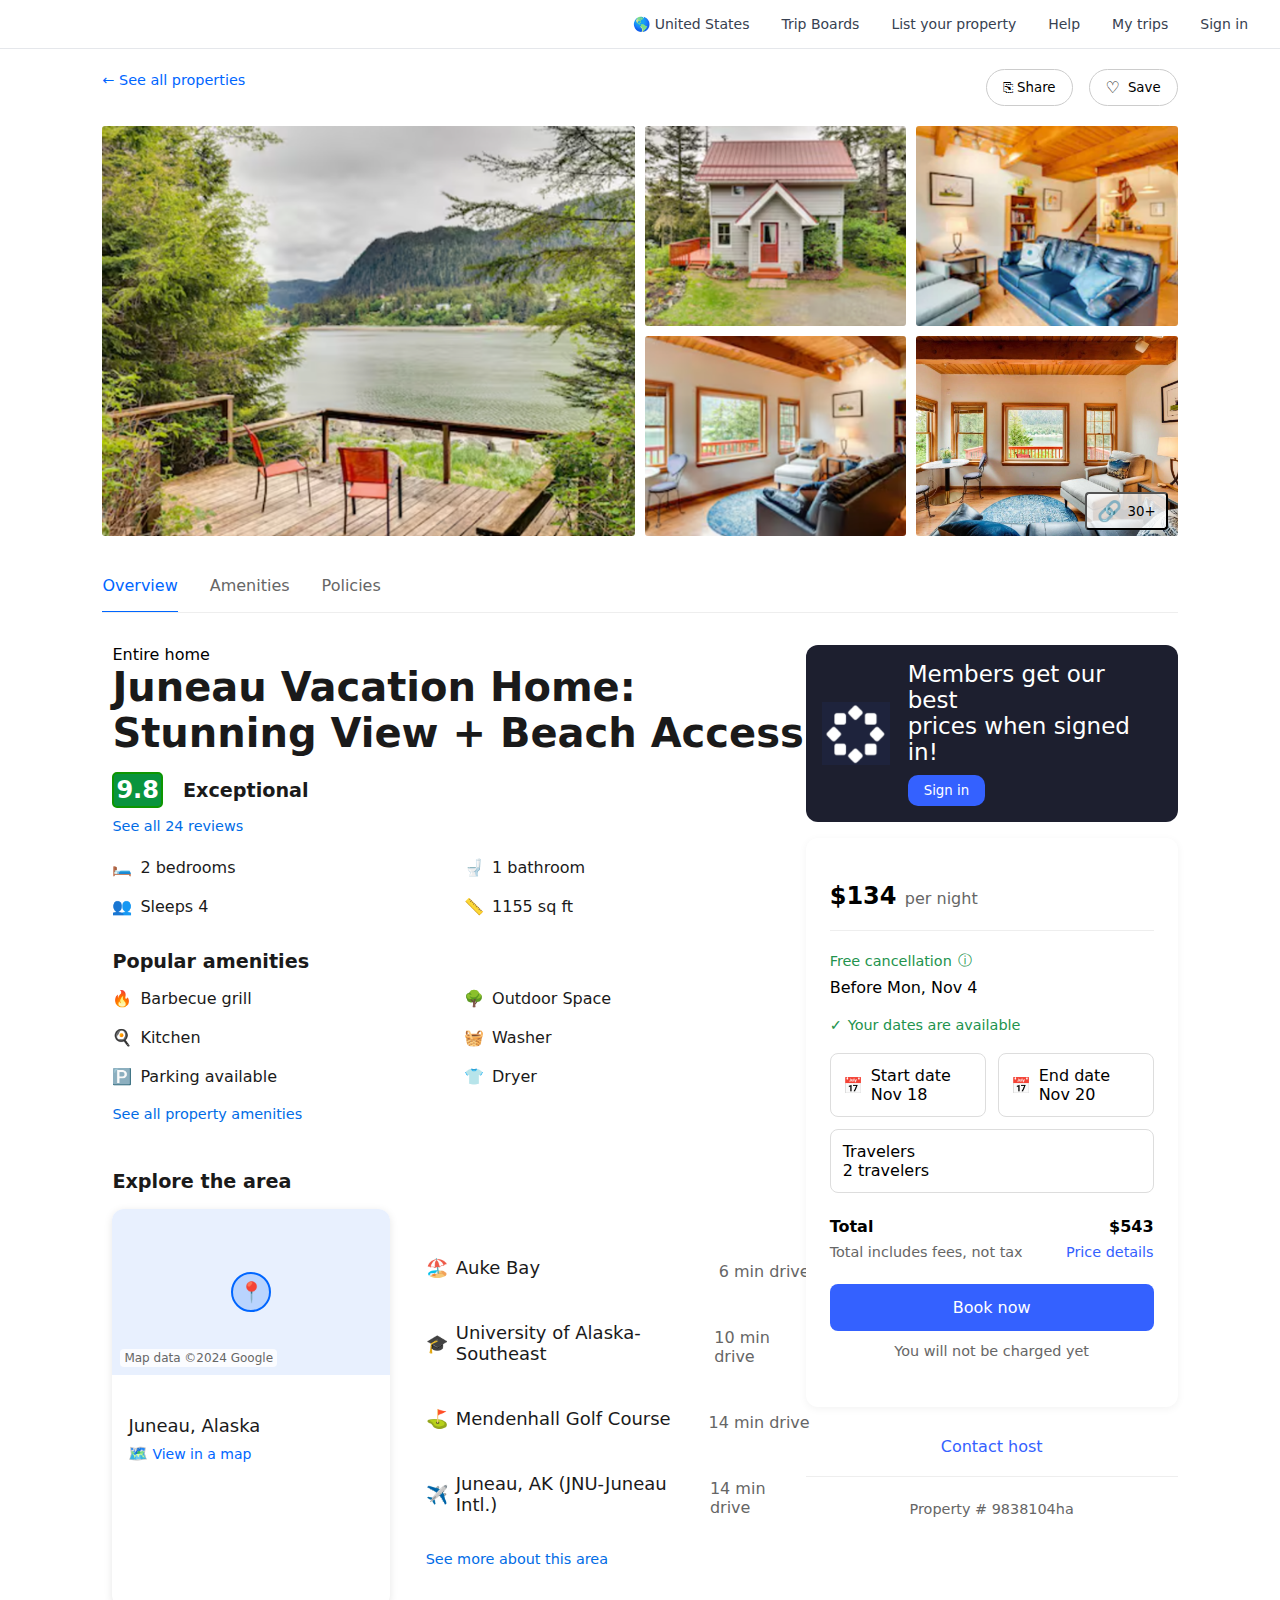
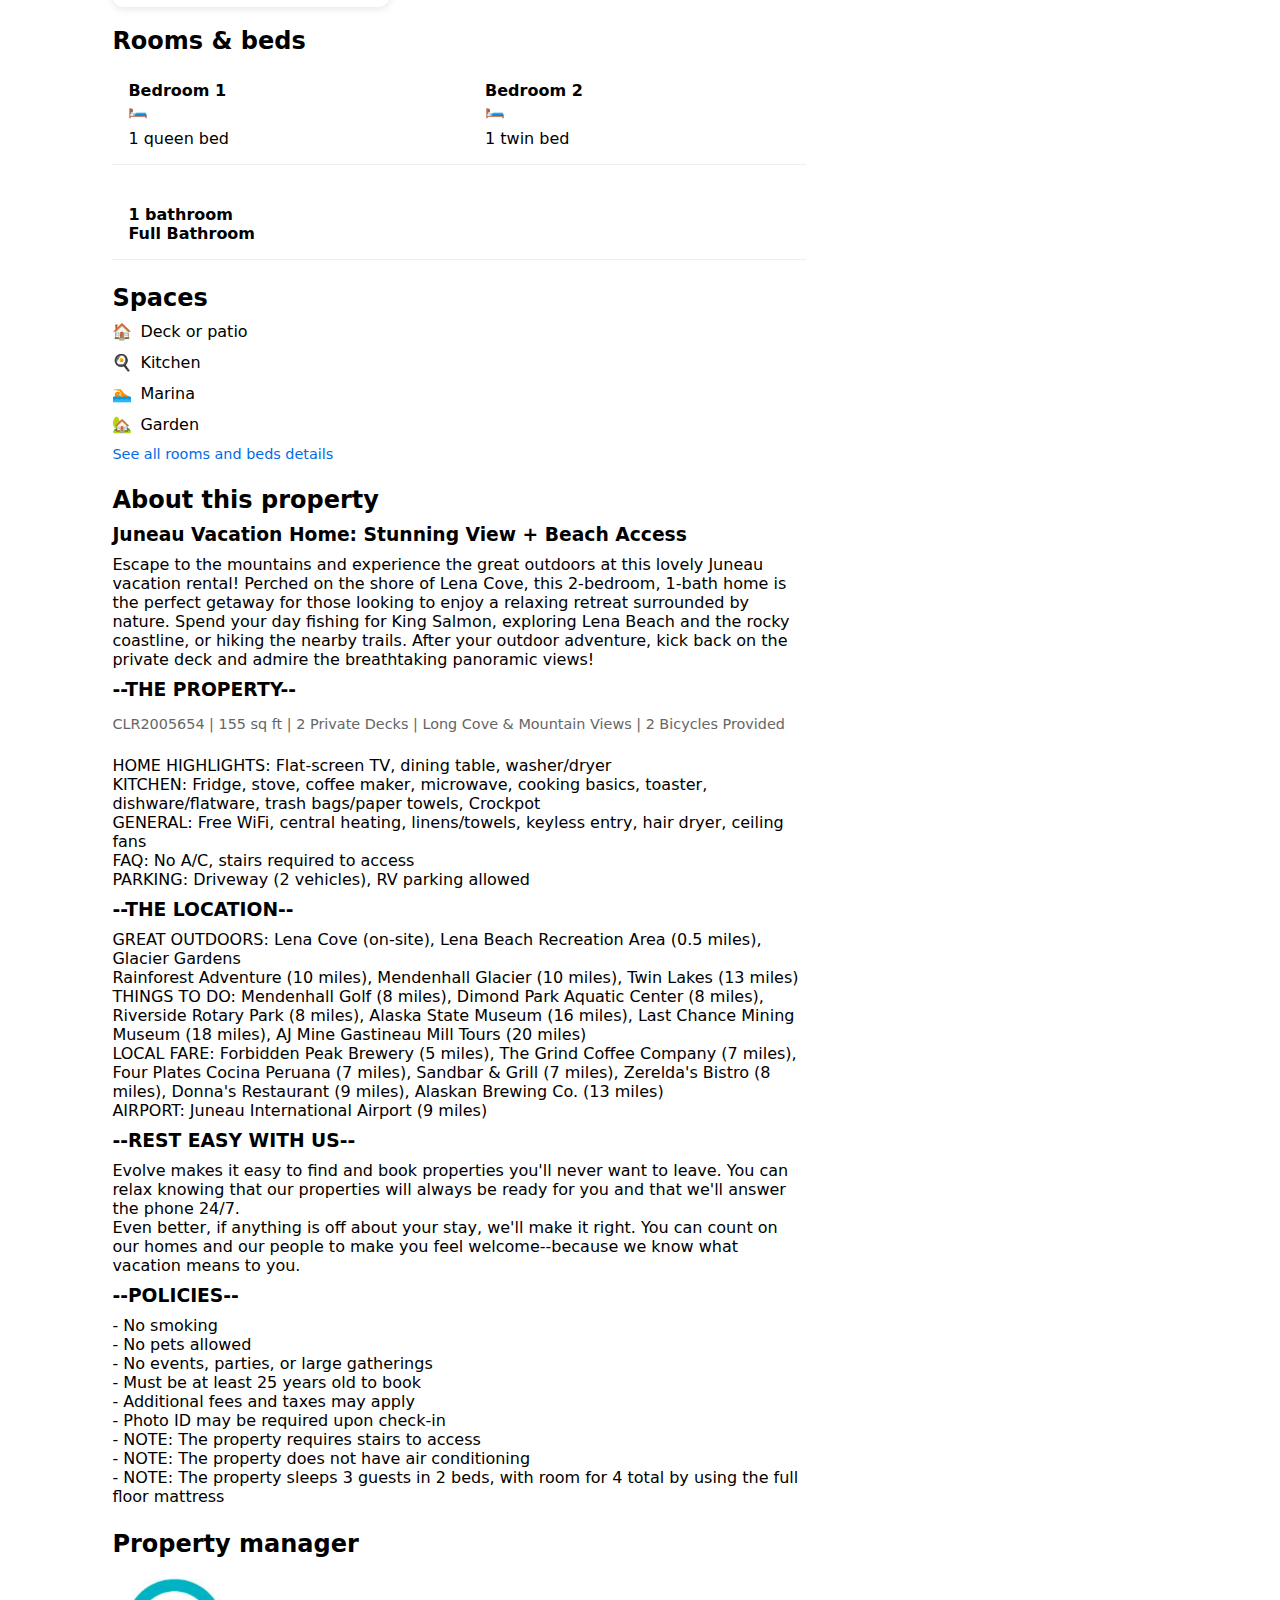
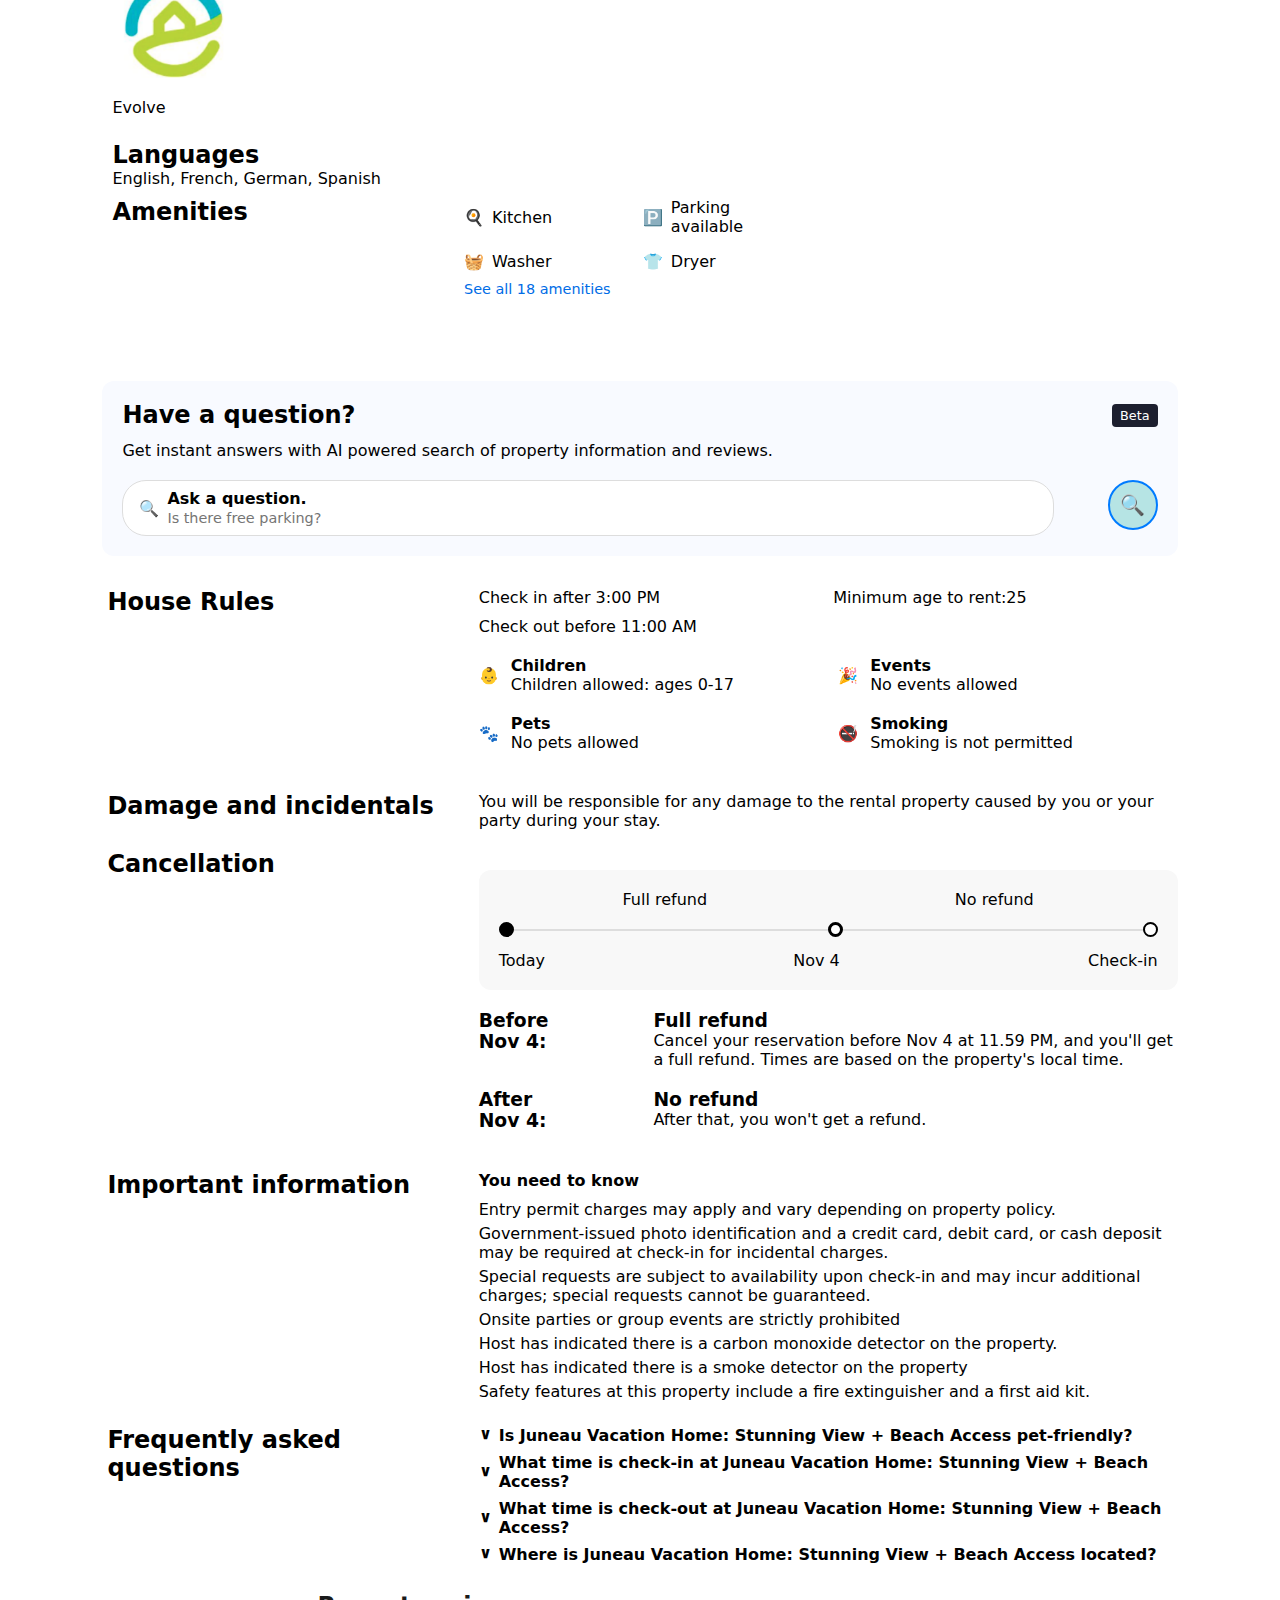
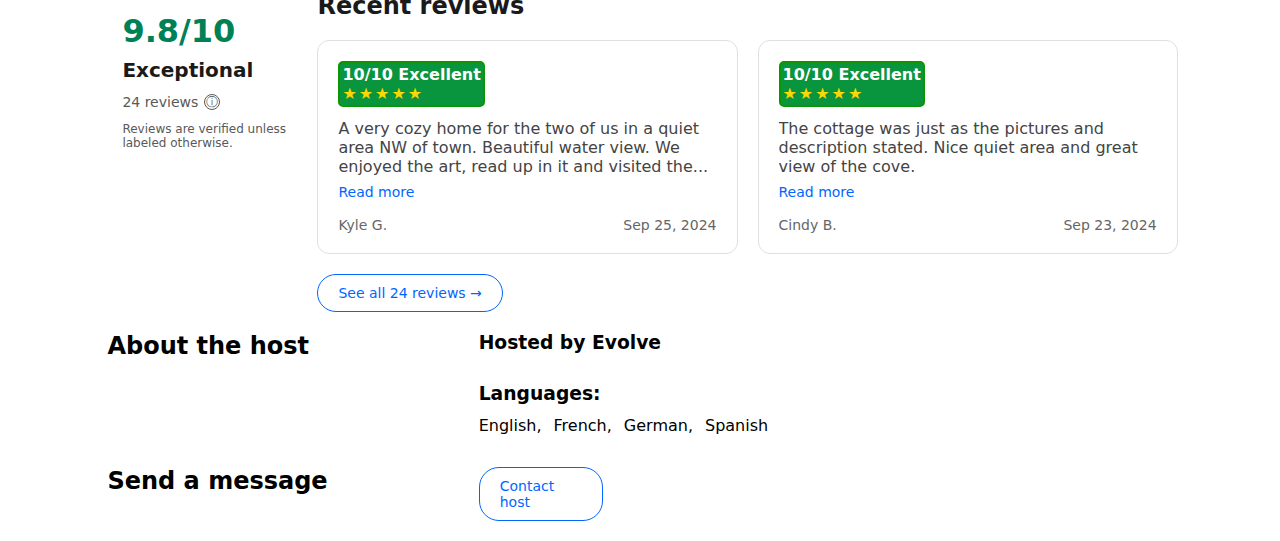
==== commit 124b4516: "html-css assignments feedback (Important Information section, FAQ section) done" ====
--- a/index.html
+++ b/index.html
@@ -4,7 +4,7 @@
 <head>
   <meta charset="UTF-8" />
   <meta name="viewport" content="width=device-width, initial-scale=1.0" />
-  <title>Responsive Navigation</title>
+  <title>Juneau Vacation Home</title>
   <link rel="stylesheet" href="https://cdnjs.cloudflare.com/ajax/libs/font-awesome/6.0.0-beta3/css/all.min.css" />
   <link rel="stylesheet" href="style.css" />
 </head>
@@ -83,13 +83,70 @@
     <section class="desktop-gallery-controls">
       <a href="#" class="back-link"> ← See all properties </a>
       <div class="actions">
-        <button class="btn">⎘ Share</button>
+        <button class="btn share-container-section-position-relative">⎘ Share</button>
         <button id="heartButton" class="heart-button btn">
           <span class="heart-icon">♡</span>
           <p>Save</p>
         </button>
       </div>
     </section>
+
+    <div class="share-container-section-position-absolute">
+      <div class="share-container">
+          <div class="share-header">
+              <button class="share-container-close-btn">×</button>
+              <span class="share-text">Share</span>
+          </div>
+
+          <div class="content-card">
+              <img style="width: 103px;" src="assets/1.png" alt="Juneau Vacation Home" class="content-image">
+              <div class="content-text">
+                  <div class="content-title">Juneau Vacation Home: Stunning View + Beach Access</div>
+                  <div class="content-location">United States of America</div>
+                  <div class="content-rating">9.8/10</div>
+              </div>
+          </div>
+
+          <div class="share-options">
+              <div class="share-option">
+                  <div class="icon-circle messages">
+                      <div style="color: white;">💬</div>
+                  </div>
+                  <span>Messages</span>
+              </div>
+              <div class="share-option">
+                  <div class="icon-circle whatsapp">
+                      <div style="color: white;">📱</div>
+                  </div>
+                  <span>WhatsApp</span>
+              </div>
+              <div class="share-option">
+                  <div class="icon-circle messenger">
+                      <div style="color: white;">✉️</div>
+                  </div>
+                  <span>Messenger</span>
+              </div>
+              <div class="share-option">
+                  <div class="icon-circle facebook">
+                      <div style="color: white;">f</div>
+                  </div>
+                  <span>Facebook</span>
+              </div>
+              <div class="share-option">
+                  <div class="icon-circle twitter">
+                      <div style="color: white;">𝕏</div>
+                  </div>
+                  <span>X</span>
+              </div>
+              <div class="share-option" onclick="copyLinkToClipboard()">
+                  <button class="icon-circle copy-link">
+                      <div style="color: #666;">🔗</div>
+                  </button>
+                  <span>Copy link</span>
+              </div>
+          </div>
+      </div>
+    </div>
 
     <section class="desktop-image-gallery-section">
       <div class="image-grid">
@@ -126,15 +183,20 @@
                 </div>
                 <!-- Next and previous buttons below the image -->
                 <div style="margin-top: 100px;" class="navigation-buttons">
-                  <button class="image-prev-btn" onclick="plusSlides(-1)">❮ Previous</button>
-                  <button class="image-next-btn" onclick="plusSlides(1)">Next ❯</button>
+                  <div >
+                    <button class="image-prev-btn" onclick="plusSlides(-1)">❮</button>
+                  </div>
+                  <div>
+                    <button class="image-next-btn" onclick="plusSlides(1)">❯</button>
+                  </div>
+                  
                 </div>
               </div>
 
 
               <div style="display: flex; justify-content: space-between;">
-                <h4 style="color: white;">Juneau Vacation Rental | 2BR | 1BA | 1,115Sq Ft | Stairs Required</h4>
-                <h3 style="color: white;">1/31</h3>
+                <h4 class="slide-image-title">Juneau Vacation Rental | 2BR | 1BA | 1,115Sq Ft | Stairs Required</h4>
+                <h3 class="slide-image-count">1/31</h3>
               </div>
             </div>
           </div>
@@ -401,7 +463,7 @@
           </div>
         </section>
 
-        <section style="">
+        <section>
           <h2 style="margin-bottom: 10px">Spaces</h2>
           <ul class="spaces-list">
             <li class="space-item">
@@ -606,23 +668,34 @@
             <!-- -travelers-section-position -->
             <div class="travelers-count-section-absolute">
               <div class="travelers-form">
-                <h4>Travelers</h4>
-                <div class="row">
+                <h3 style="margin-bottom: 10px;">Travelers</h3>
+
+                <div style="display: flex; justify-content: space-between;margin-bottom: 10px; align-items: center;">
                   <label for="adults">Adults:</label>
-                  <button class="decrement-button" disabled>-</button>
-                  <span id="adult-count">2</span>
-                  <button class="increment-button">+</button>
-                </div>
-                <div class="row">
-                  <label for="children">Children (Ages 0-17):</label>
-                  <button class="decrement-button" disabled>-</button>
-                  <span id="children-count">2</span>
-                  <button class="increment-button">+</button>
-                </div>
-                <div class="row">
+                  <div>
+                    <button class="decrement-button" disabled>-</button>
+                    <span id="adult-count">0</span>
+                    <button class="increment-button">+</button>
+                  </div>
+                </div>
+
+                <div style="display: flex; justify-content: space-between;margin-bottom: 10px; align-items: center;">
+                  <div>
+                    <label for="children">Children </label>
+                    <p>(Ages 0-17):</p>
+                  </div>
+                  <div>
+                    <button class="decrement-button" disabled>-</button>
+                    <span id="children-count">0</span>
+                    <button class="increment-button">+</button>
+                  </div>
+                </div>
+
+                <div style="display: flex; justify-content: start; gap:10px; margin-bottom: 10px; align-items: center;">
                   <input type="checkbox" id="pets" name="pets">
                   <label for="pets">I am traveling with pets</label>
                 </div>
+
                 <button type="submit" class="done-button">Done</button>
               </div>
             </div>
@@ -803,53 +876,69 @@
 
         <div>
           <p style="font-weight: bold;margin-bottom: 10px;">You need to know</p>
-          <ul class="important-list">
-            <li>
+          <div>
+            <p style="margin-bottom: 5px;">
               Entry permit charges may apply and vary depending on property
               policy.
-            </li>
-            <li>
+            </p>
+            <p style="margin-bottom: 5px;">
               Government-issued photo identification and a credit card, debit
               card, or cash deposit may be required at check-in for incidental
               charges.
-            </li>
-            <li>
+            </p>
+            <p style="margin-bottom: 5px;">
               Special requests are subject to availability upon check-in and
               may incur additional charges; special requests cannot be
               guaranteed.
-            </li>
-            <li>Onsite parties or group events are strictly prohibited</li>
-            <li>
+            </p>
+            <p style="margin-bottom: 5px;">Onsite parties or group events are strictly prohibited</p>
+            <p style="margin-bottom: 5px;">
               Host has indicated there is a carbon monoxide detector on the
               property.
+            </p>
+            <p style="margin-bottom: 5px;">
+              Host has indicated there is a smoke detector on the property
+            </p>
+            <p style="margin-bottom: 5px;">
+              Safety features at this property include a fire extinguisher and
+              a first aid kit.
+            </p>
+          </div>
+        </div>
+      </section>
+
+      <section class="common-section-1">
+        <h2 class="common-section-1-header">Frequently asked <br /> questions</h2>
+
+        <div>
+          <ul class="important-list">
+            <li>
+              <div class="faq-question">
+                Is Juneau Vacation Home: Stunning View + Beach Access pet-friendly?
+              </div>
+              <p class="faq-answer">Yes, pets are allowed.</p>
             </li>
             <li>
-              Host has indicated there is a smoke detector on the property
+              <div class="faq-question">
+                What time is check-in at Juneau Vacation Home: Stunning View + Beach Access?
+              </div>
+              <p class="faq-answer">Check-in starts at 3 PM.</p>
             </li>
             <li>
-              Safety features at this property include a fire extinguisher and
-              a first aid kit.
+              <div class="faq-question">
+                What time is check-out at Juneau Vacation Home: Stunning View + Beach Access?
+              </div>
+              <p class="faq-answer">Check-out is at 11 AM.</p>
+            </li>
+            <li>
+              <div class="faq-question">
+                Where is Juneau Vacation Home: Stunning View + Beach Access located?
+              </div>
+              <p class="faq-answer">Located in Juneau, Alaska, with beach access.</p>
             </li>
           </ul>
-        </div>
-      </section>
-
-      <section class="common-section-1">
-        <h2 class="common-section-1-header">Frequently asked <br /> questions</h2>
-
-        <div>
-          <ul class="important-list">
-            <li style="font-weight: bold">
-              Is Juneau Vacation Home: Stunning View + Beach Access pet-friendly?
-            </li>
-            <li style="font-weight: bold">
-              What time is check-in at Juneau Vacation Home: Stunning View + Beach Access?
-            </li>
-            <li style="font-weight: bold">
-              What time is check-out at Juneau Vacation Home: Stunning View + Beach Access?
-            </li>
-            <li style="font-weight: bold">Where is Juneau Vacation Home: Stunning View + Beach Access located?</li>
-          </ul>
+          
+          
         </div>
       </section>
 
--- a/style.css
+++ b/style.css
@@ -162,10 +162,10 @@
 .mobile-gallery-image-1 {
     top: 0;
     right: 0;
-    width: 100%; /* Ensure the image takes the full width of its container */
-    height: 100%; /* Ensure the image takes the full height of its container */
-    object-fit: cover; /* Ensures the image covers the container */
-    object-position: right top; /* Focuses on the top-right corner of the image */
+    width: 100%; 
+    height: 100%;
+    object-fit: cover; 
+    object-position: right top;
 }
 
 .mobile-image-wrapper {
@@ -895,21 +895,42 @@
   right: 0;
 }
 
+
 .important-list {
   list-style: none;
+  padding: 0;
 }
 
 .important-list li {
   margin-bottom: 8px;
+}
+
+.faq-question {
+  font-weight: bold;
+  cursor: pointer;
+  position: relative;
   padding-left: 20px;
-  position: relative;
-}
-
-.important-list li::before {
-  content: '•';
+}
+
+.faq-question::before {
+  content: '∧';
   position: absolute;
   left: 0;
-}
+  font-size: 16px;
+  transform: rotate(180deg); /* Upside-down */
+  transition: transform 0.3s ease;
+}
+
+.faq-answer {
+  display: none;
+  margin-top: 5px;
+}
+
+.faq-question.active::before {
+  transform: rotate(0deg); /* Right-side-up when active */
+}
+
+/* --------------------------- */
 
 .faq-section {
   margin-top: 32px;
@@ -1170,8 +1191,8 @@
   }
   .mobile-timeline {
       position: relative;
-      padding-top: 10px; /* Adjust as needed */
-      padding-bottom: 10px; /* Adjust as needed */
+      padding-top: 10px; 
+      padding-bottom: 10px; 
   }
 
   .mobile-timeline::after {
@@ -1179,8 +1200,8 @@
       position: absolute;
       width: 2px;
       background-color: #1a1a1a;
-      top: 10px; /* Adjust based on dot size */
-      bottom: 10px; /* Adjust based on dot size */
+      top: 10px; 
+      bottom: 10px; 
       left: 50%;
       transform: translateX(-50%);
   }
@@ -1284,24 +1305,24 @@
 }
 
 
-/* model  */
+
 /* Modal overlay (background) */
 .modal {
-  display: none; /* Hidden by default */
+  display: none; 
   position: fixed;
-  z-index: 1000; /* On top of other elements */
+  z-index: 1000; 
   left: 0;
   top: 0;
   width: 100%;
   height: 100%;
-  overflow: auto; /* Enable scroll if needed */
-  background-color: rgba(0, 0, 0, 0.5); /* Semi-transparent black background */
+  overflow: auto; 
+  background-color: rgba(0, 0, 0, 0.5); 
 }
 
 /* Modal content box */
 .modal-content {
   background-color: #fefefe;
-  margin: 15% auto; /* Center the modal */
+  margin: 15% auto; 
   padding: 24px 28px;
   border-radius: 8px;
   width: 80%;
@@ -1434,8 +1455,6 @@
 }
 
 
-
-
 .heart-button .heart-icon {
   transition: color 0.3s ease;
 }
@@ -1459,13 +1478,13 @@
 
 /* Slideshow modal styling */
 .slide-show-modal {
-  display: none; /* Hidden by default */
+  display: none; 
   position: fixed;
   top: 0;
   left: 0;
   width: 100%;
   height: 100%;
-  background-color: #000; /* Solid black background */
+  background-color: #000;
   align-items: center;
   justify-content: center;
   z-index: 1000;
@@ -1473,16 +1492,14 @@
 
 /* Slideshow container */
 .slideshow-container {
-  max-width: 750px;
-  
-  margin: 50px auto;
+  margin: 0 auto 20px;
 }
 
 /* Close button at top-left */
 .cross-sign-slide-show-modal {
   position: absolute;
-  top: 10px;
-  left: 10px;
+  top: 80px;
+  left: 203px;
   font-size: 24px;
   color: white;
   cursor: pointer;
@@ -1497,22 +1514,31 @@
 }
 
 .image-prev-btn, .image-next-btn {
+  height: 50px;
+  width: 50px;
+  border-radius: 50%;
   cursor: pointer;
-  padding: 12px 24px;
-  color: white;
+  padding: 11px 13px;
+  color: #0000ff;
   font-weight: bold;
   font-size: 18px;
-  background-color: rgba(0, 0, 0, 0.8);
-  border: none;
-  border-radius: 5px;
+  background-color: #fff;
   transition: background-color 0.3s;
   user-select: none;
 }
 
-.image-prev-btn:hover, .image-next-btn:hover {
-  background-color: rgba(0, 0, 0, 0.9);
-}
-
+.slide-image-title{
+  color: white;
+  position: absolute;
+  bottom: 145px;
+  left: 203px;
+}
+.slide-image-count {
+  color: white;
+  position: absolute;
+  bottom: 145px;
+  right: 203px;
+}
 /* Fading animation */
 .fade {
   animation-name: fade;
@@ -1523,13 +1549,12 @@
   .travelers-form {
    display: flex;
    flex-direction: column;
-   align-items: center;
    background-color: #fff;
    border: 1px solid #ccc;
    padding: 20px;
    border-radius: 10px;
    box-shadow: 0 2px 5px rgba(0, 0, 0, 0.1);
-   width: 300px;
+   width: 400px;
   }
 
   .row {
@@ -1583,8 +1608,8 @@
 
   .travelers-count-section-absolute {
     position: absolute;
-    top: 1110px;
-    right: 228px;
+    top: 1096px;
+    right: 130px;
   }
 
   /* Hide the absolute section by default */
@@ -1592,14 +1617,70 @@
    display: none;
   }
 
-
-
-
-
-
-
-
-
-
-
-
+/* ---------- */
+
+.share-container { 
+  width: 300px; 
+  background: white; 
+  border-radius: 12px; 
+  padding: 16px; 
+  box-shadow: 0 2px 10px rgba(0,0,0,0.1); 
+}
+.share-header { 
+  display: flex; align-items: 
+  center; margin-bottom: 16px; 
+}
+.share-container-close-btn { 
+  width: 24px; 
+  height: 24px; 
+  border: none; 
+  background: #f0f0f0; 
+  border-radius: 50%; 
+  margin-right: 12px; 
+  cursor: pointer; 
+  display: flex; 
+  align-items: center; 
+  justify-content: center; 
+  font-weight: bold; 
+}
+.share-text { font-size: 16px; color: #333; }
+.content-card { display: flex; border: 1px solid #eee; border-radius: 12px; overflow: hidden; margin-bottom: 16px; background: white; }
+.content-image { object-fit: cover; border-radius: 12px; }
+.content-text { flex: 1; padding: 12px; display: flex; flex-direction: column; justify-content: center; }
+.content-title { font-size: 14px; font-weight: bold; margin-bottom: 4px; color: #333; }
+.content-location { font-size: 12px; color: #666; margin-bottom: 4px; }
+.content-rating { font-size: 12px; color: #333; }
+.share-options { display: grid; grid-template-columns: repeat(3, 1fr); grid-template-rows: repeat(2, auto); gap: 16px; margin-top: 8px; }
+.icon-circle { width: 48px; height: 48px; border-radius: 50%; display: flex; align-items: center; justify-content: center; margin-bottom: 4px; }
+.messages { background: #00D95F; }
+.whatsapp { background: #25D366; }
+.messenger { background: #0099FF; }
+.facebook { background: #1877F2; }
+.twitter { background: #000000; }
+.copy-link { background: #E8F0FE; }
+.share-option span { font-size: 12px; color: #666; text-align: center; }
+.share-container-section-position-relative {
+    position: relative;
+}
+.share-container-section-position-absolute {
+    position: absolute;
+    top: 119px;
+    right: 126px;
+    z-index: 1;
+    display: none;
+}
+
+.decrement-button, .increment-button {
+  margin: 0 2px;
+  height: 30px;
+  width: 30px;
+  border-radius: 50%;
+}
+
+
+
+
+
+
+
+
